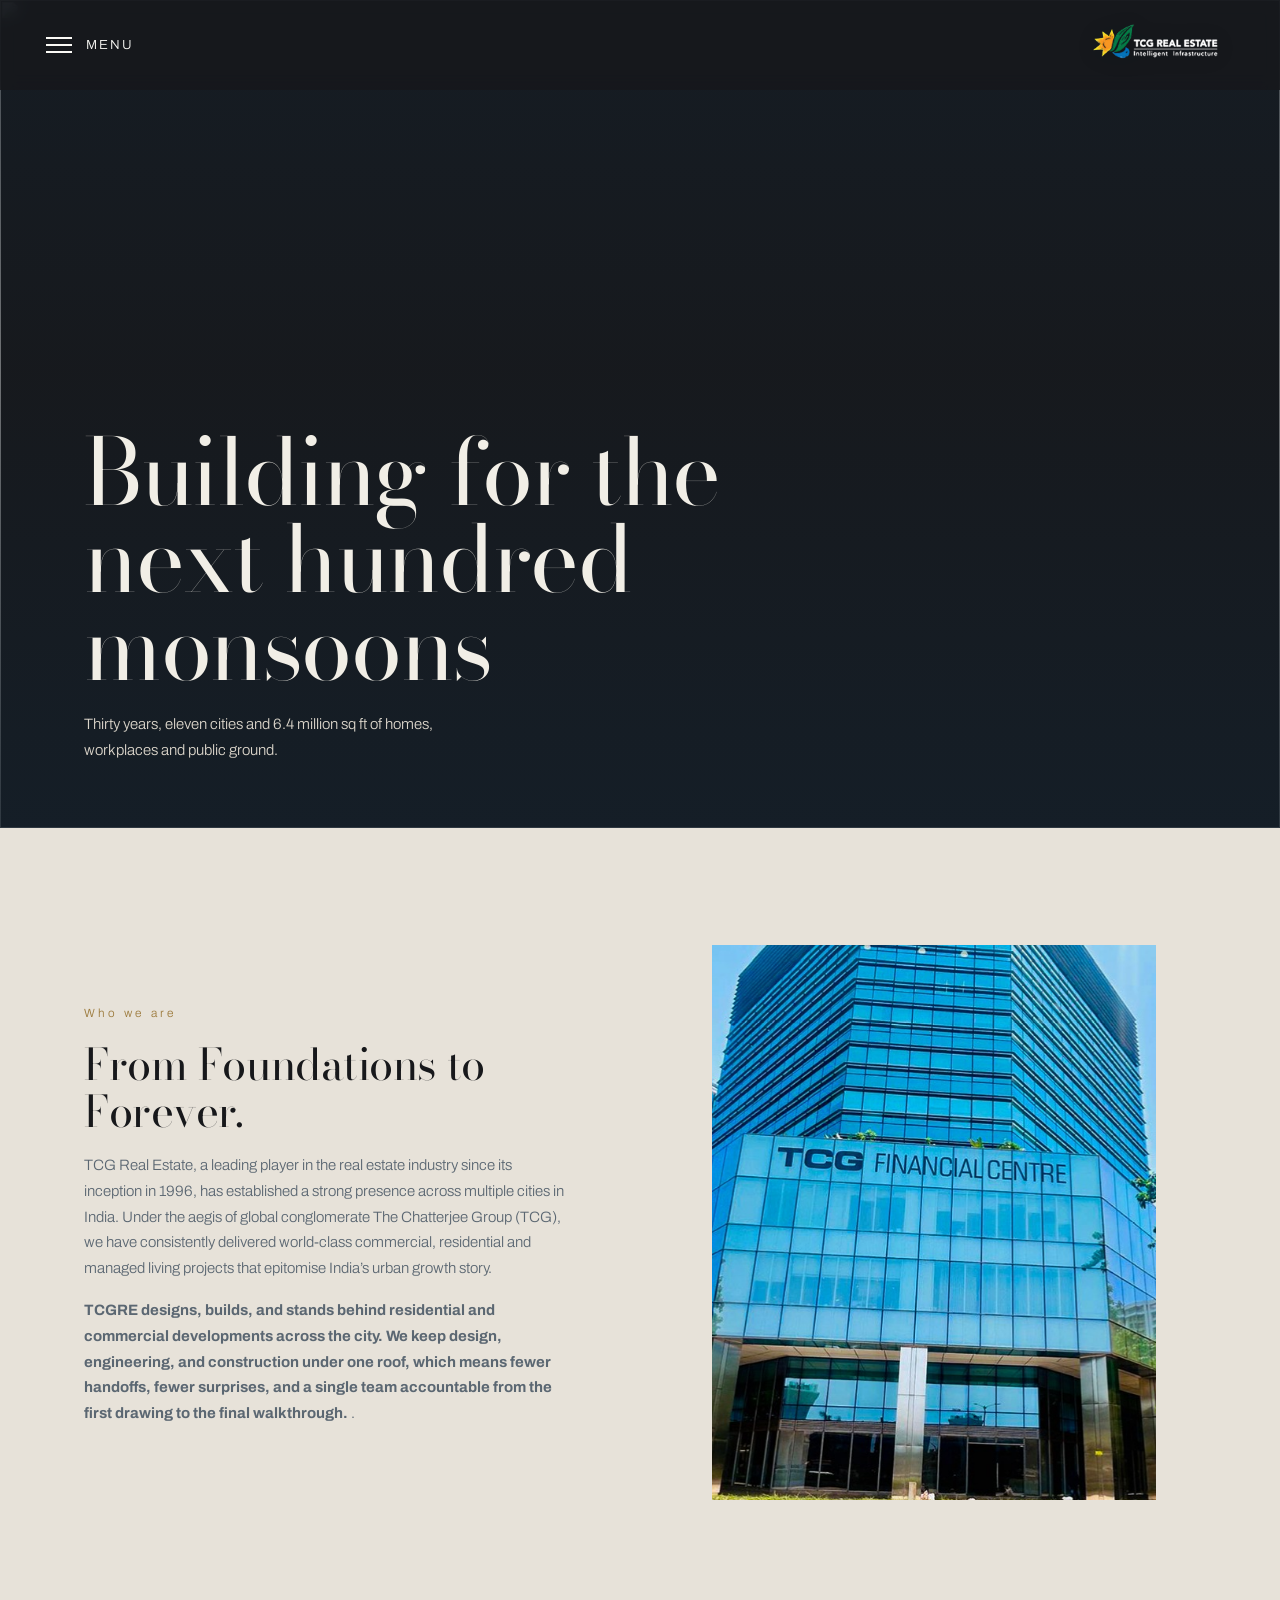
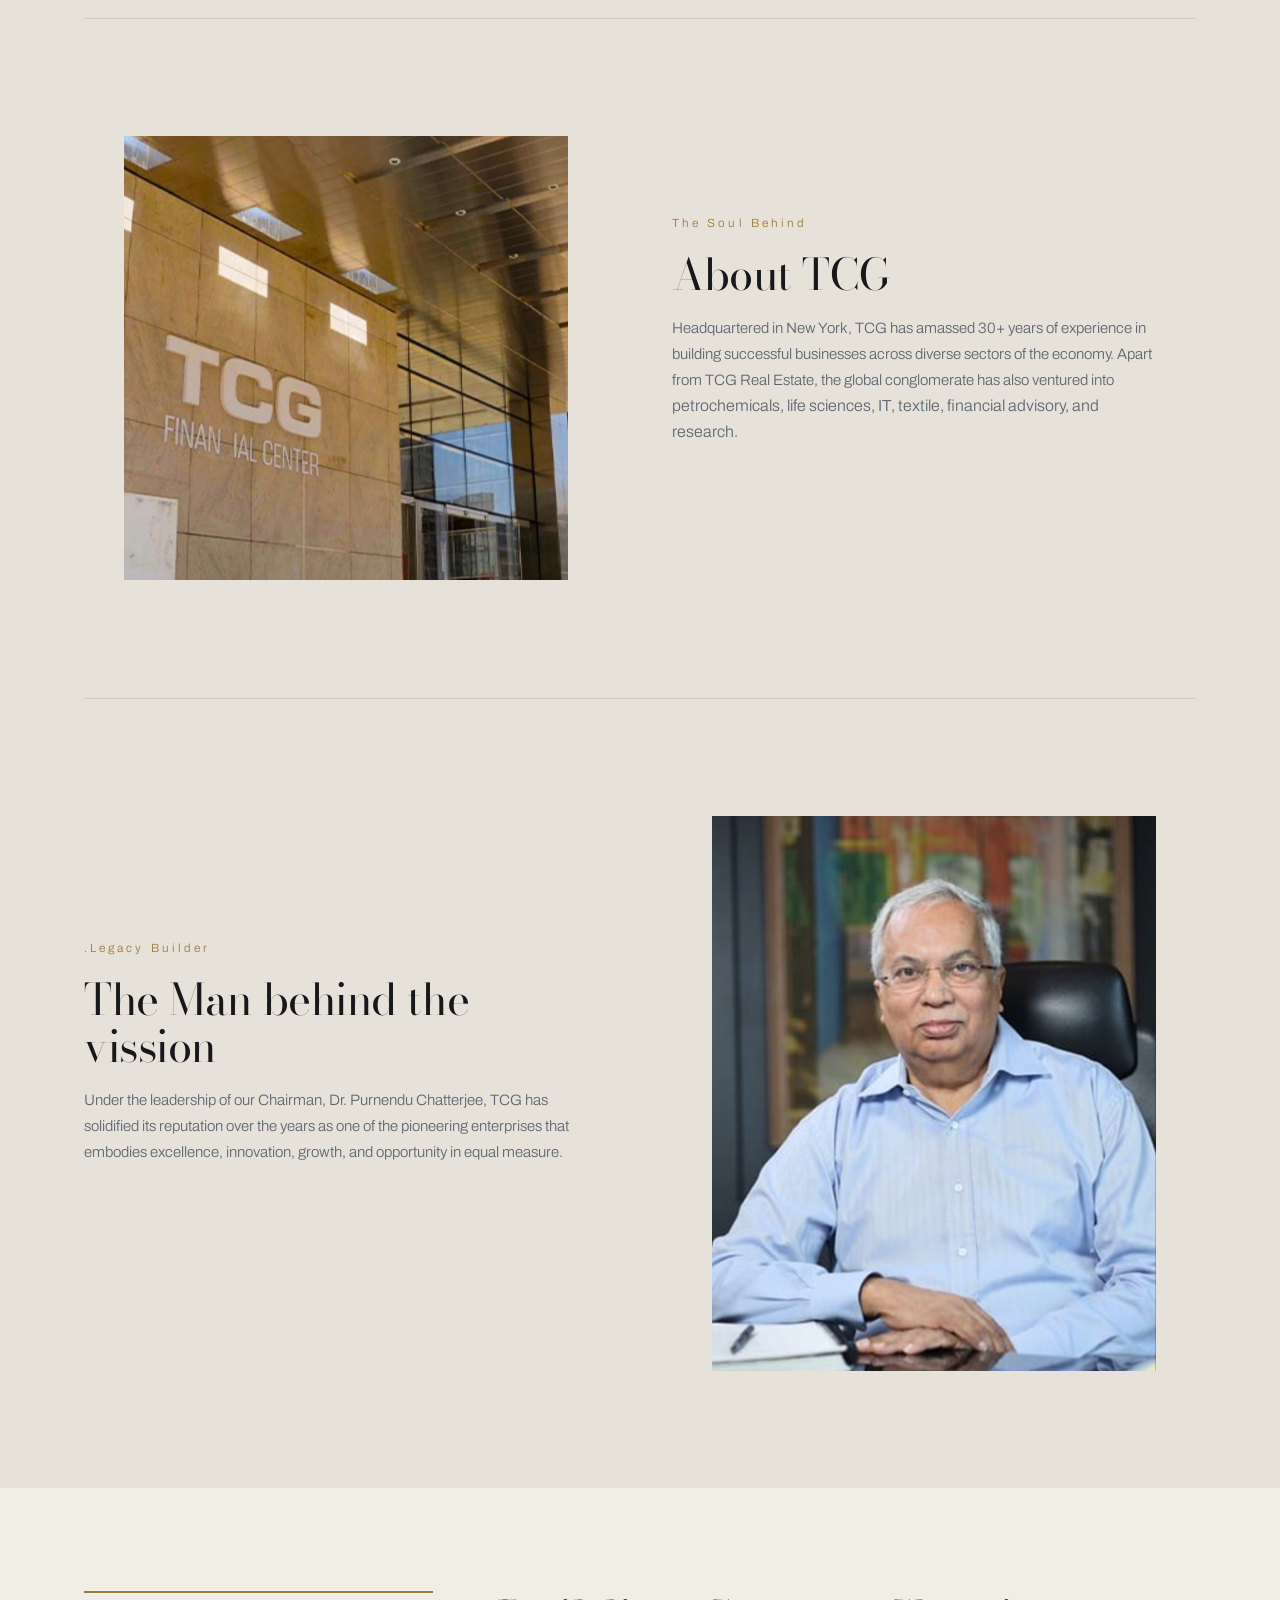
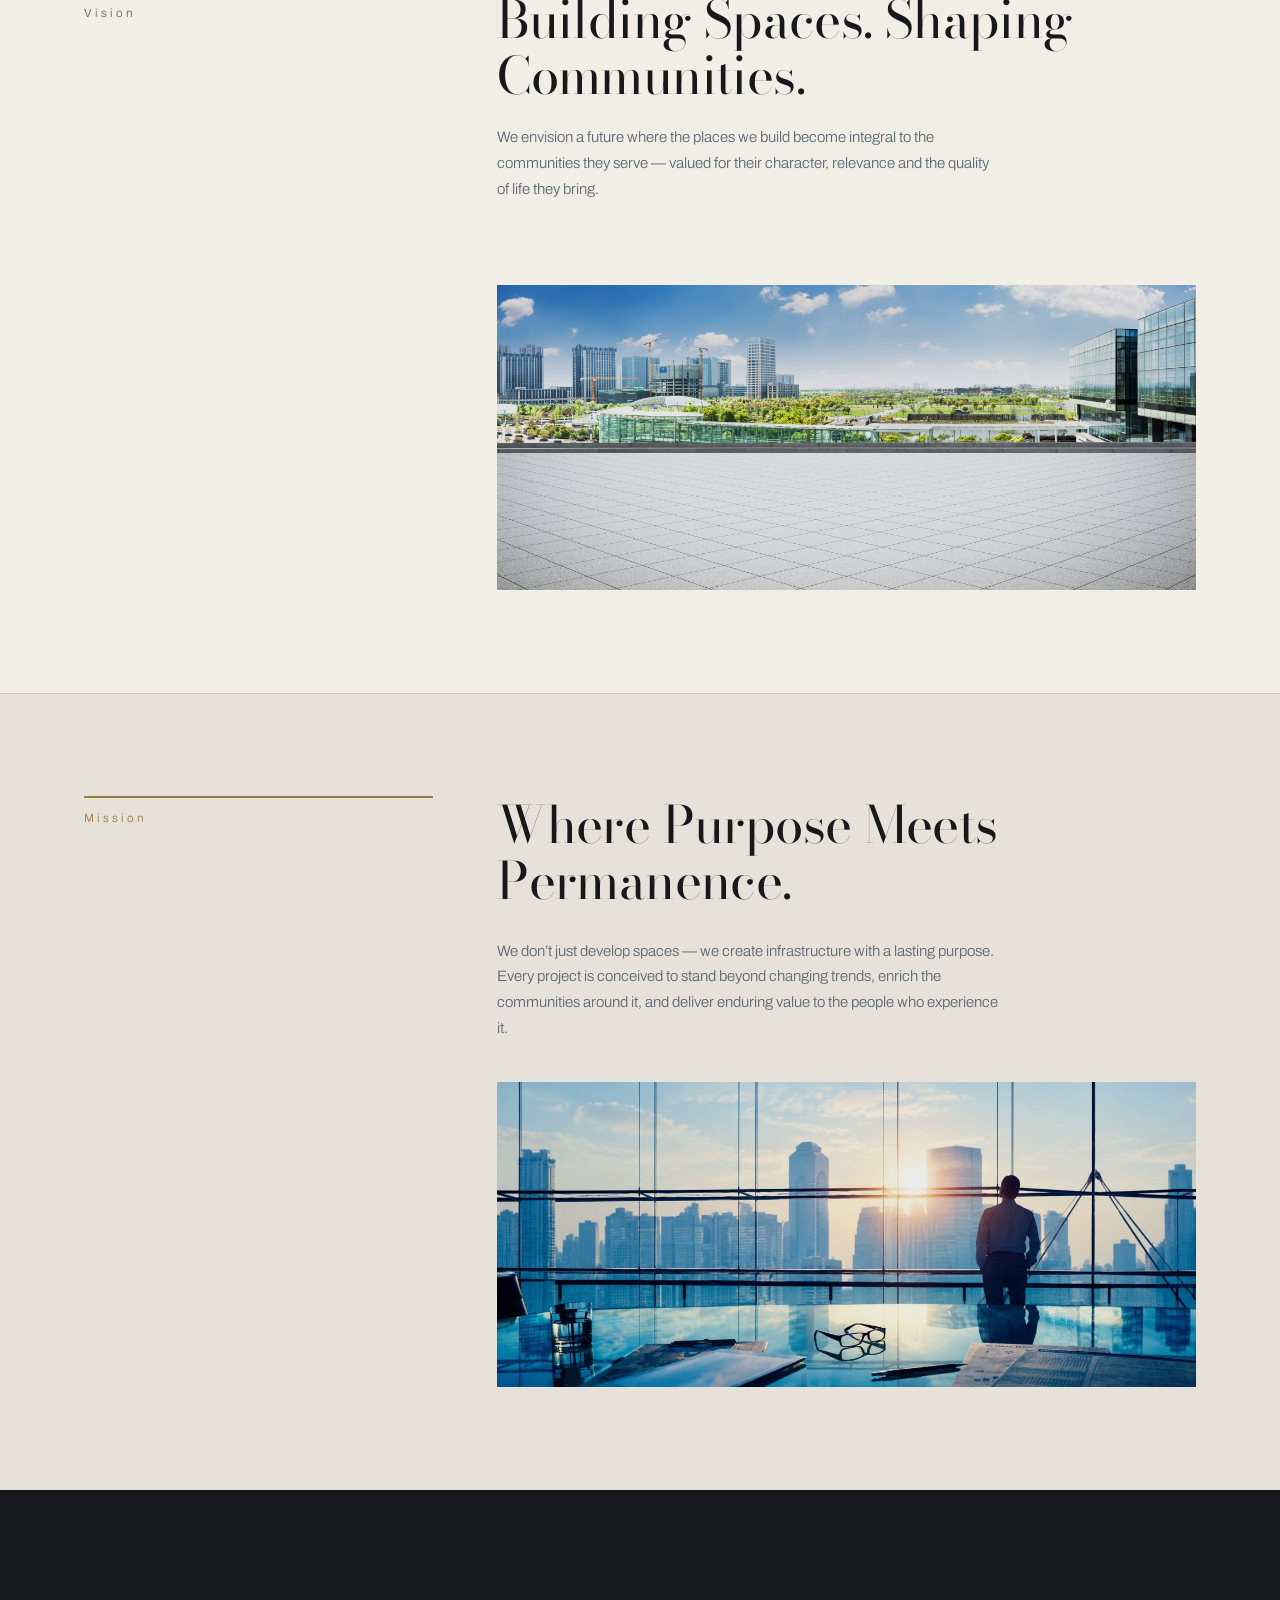
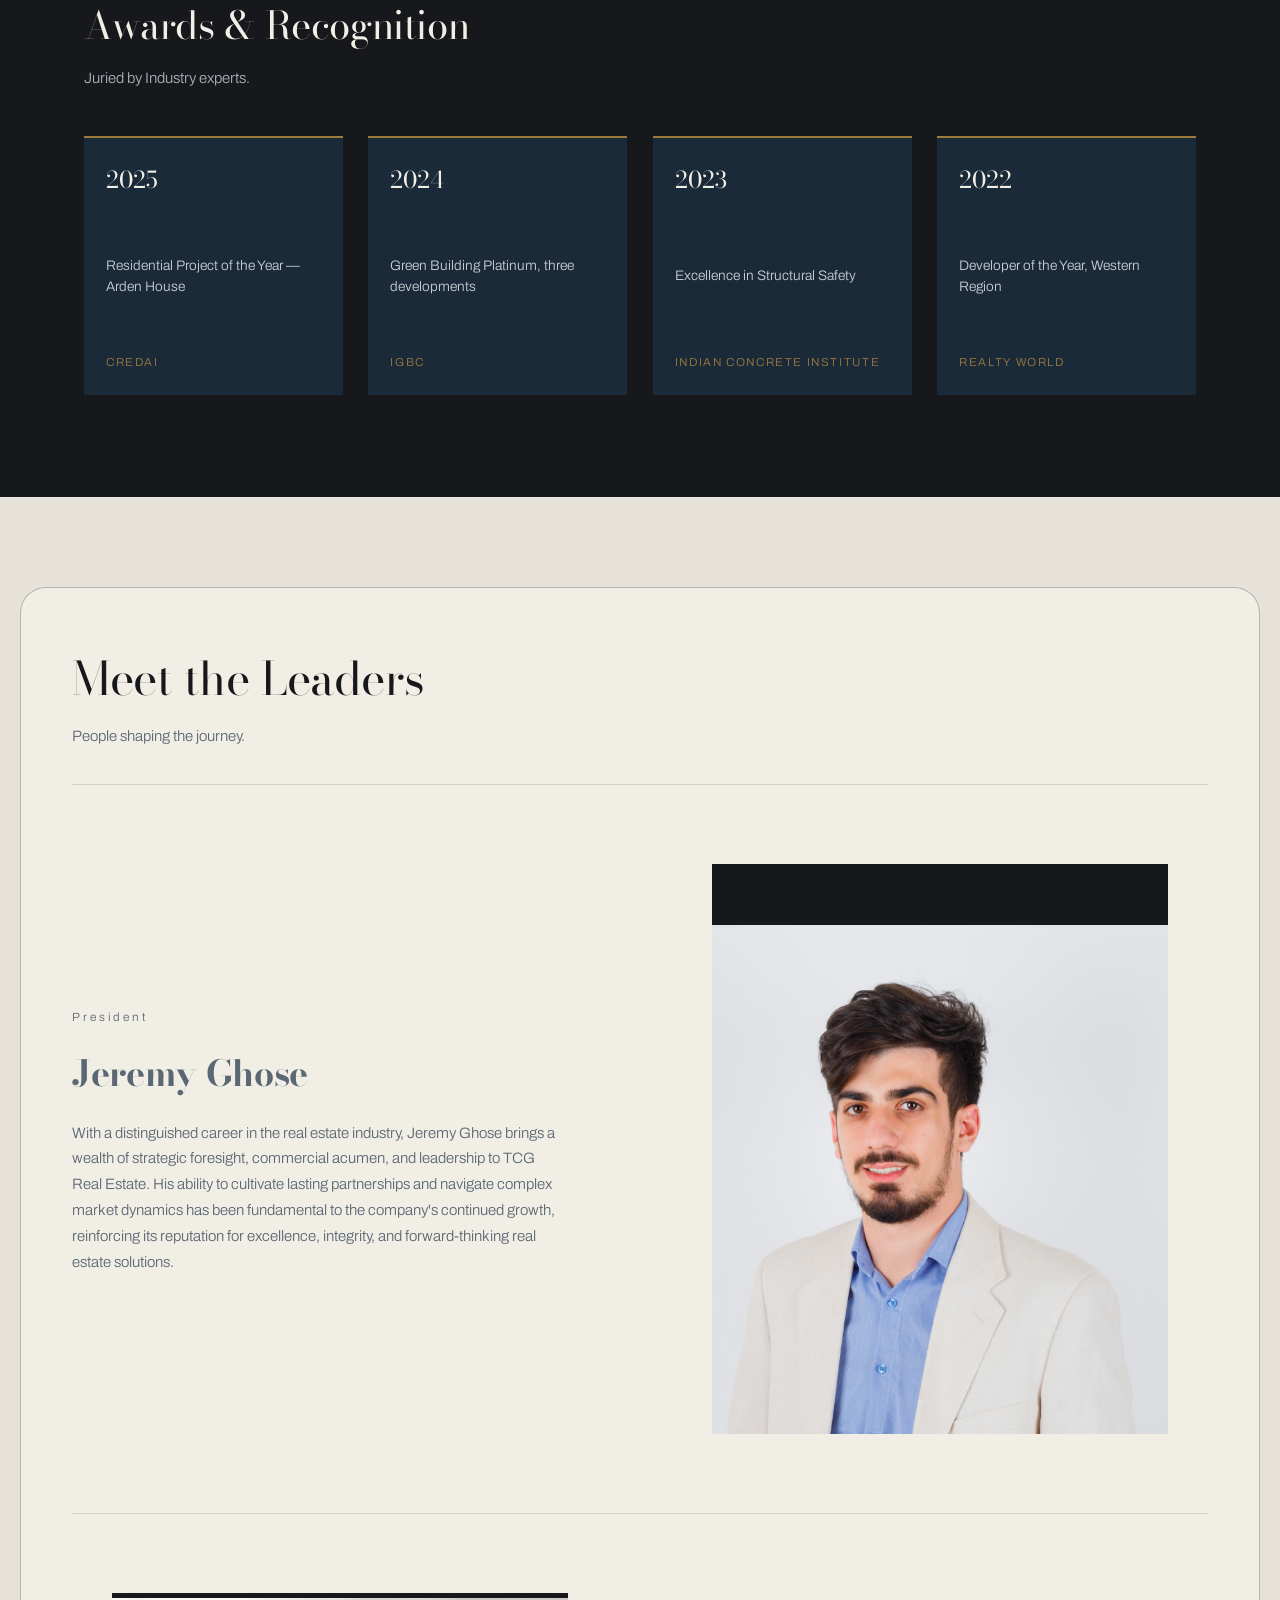
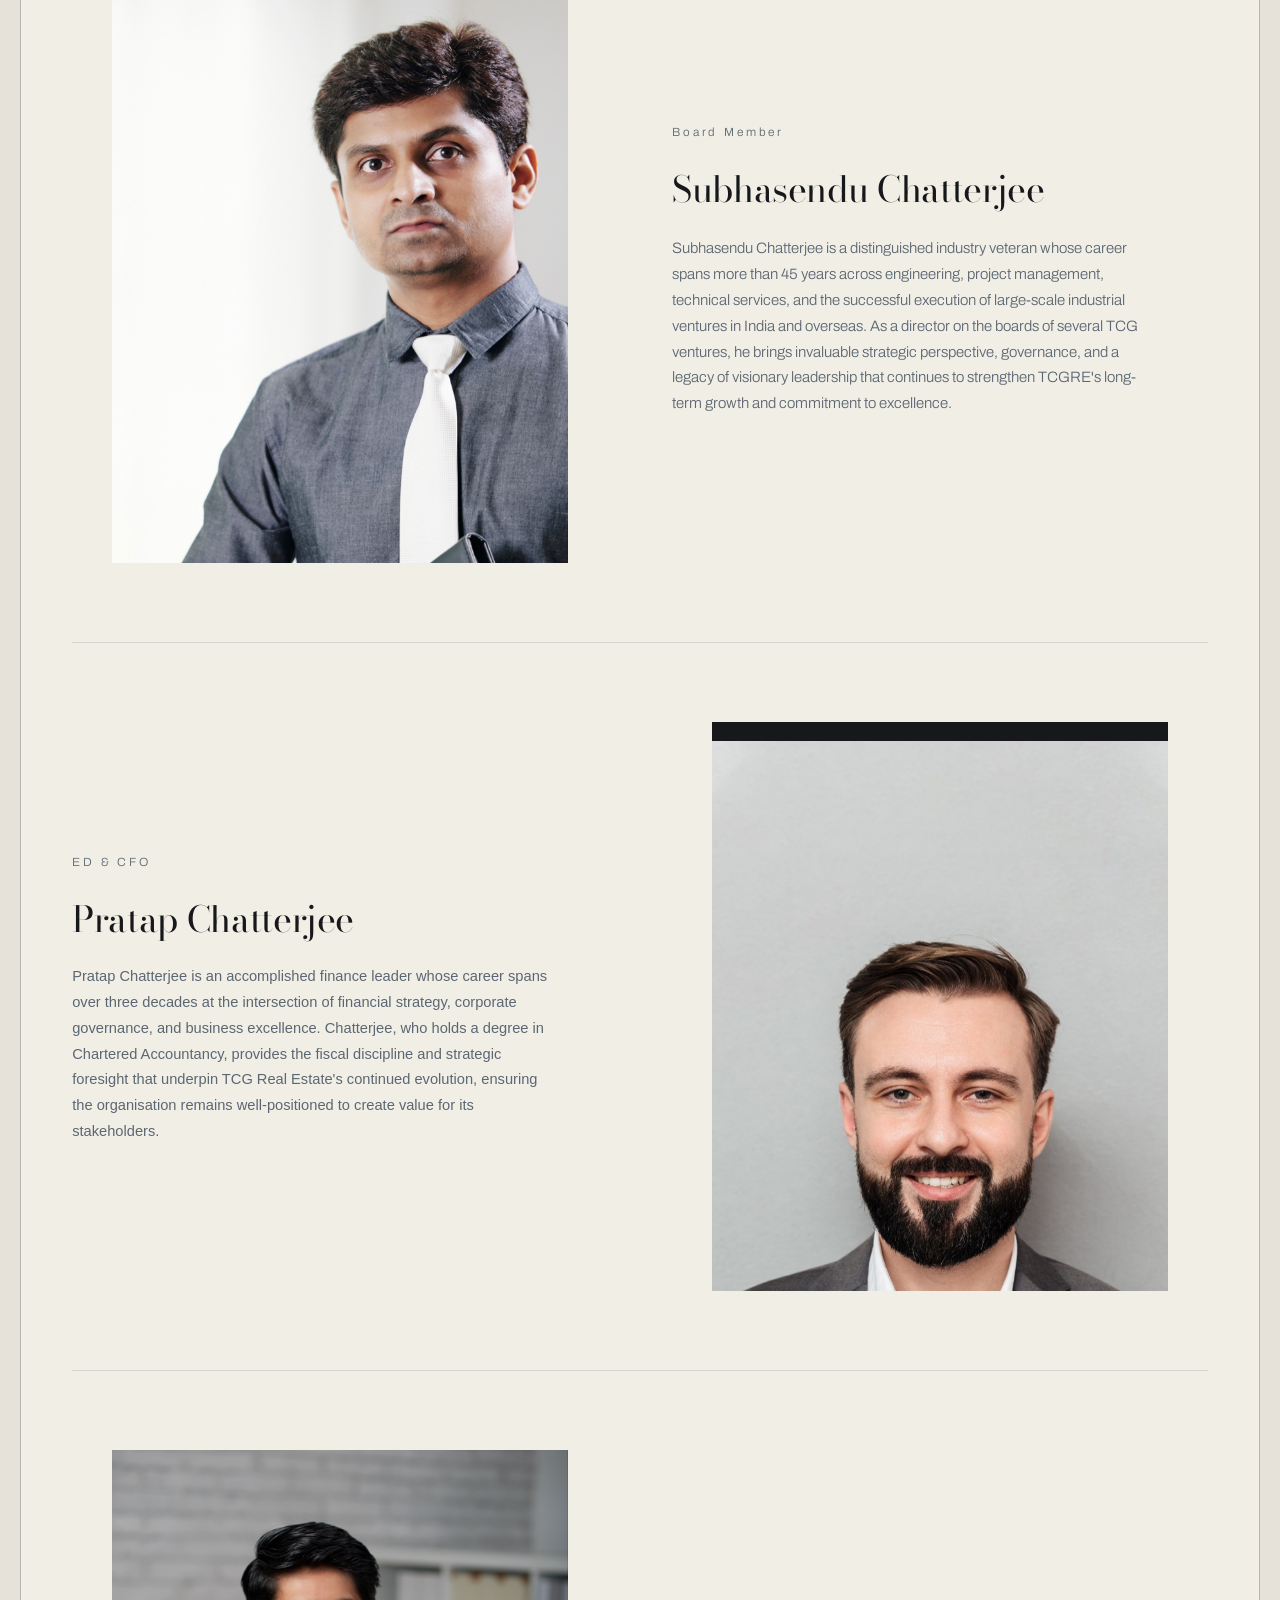
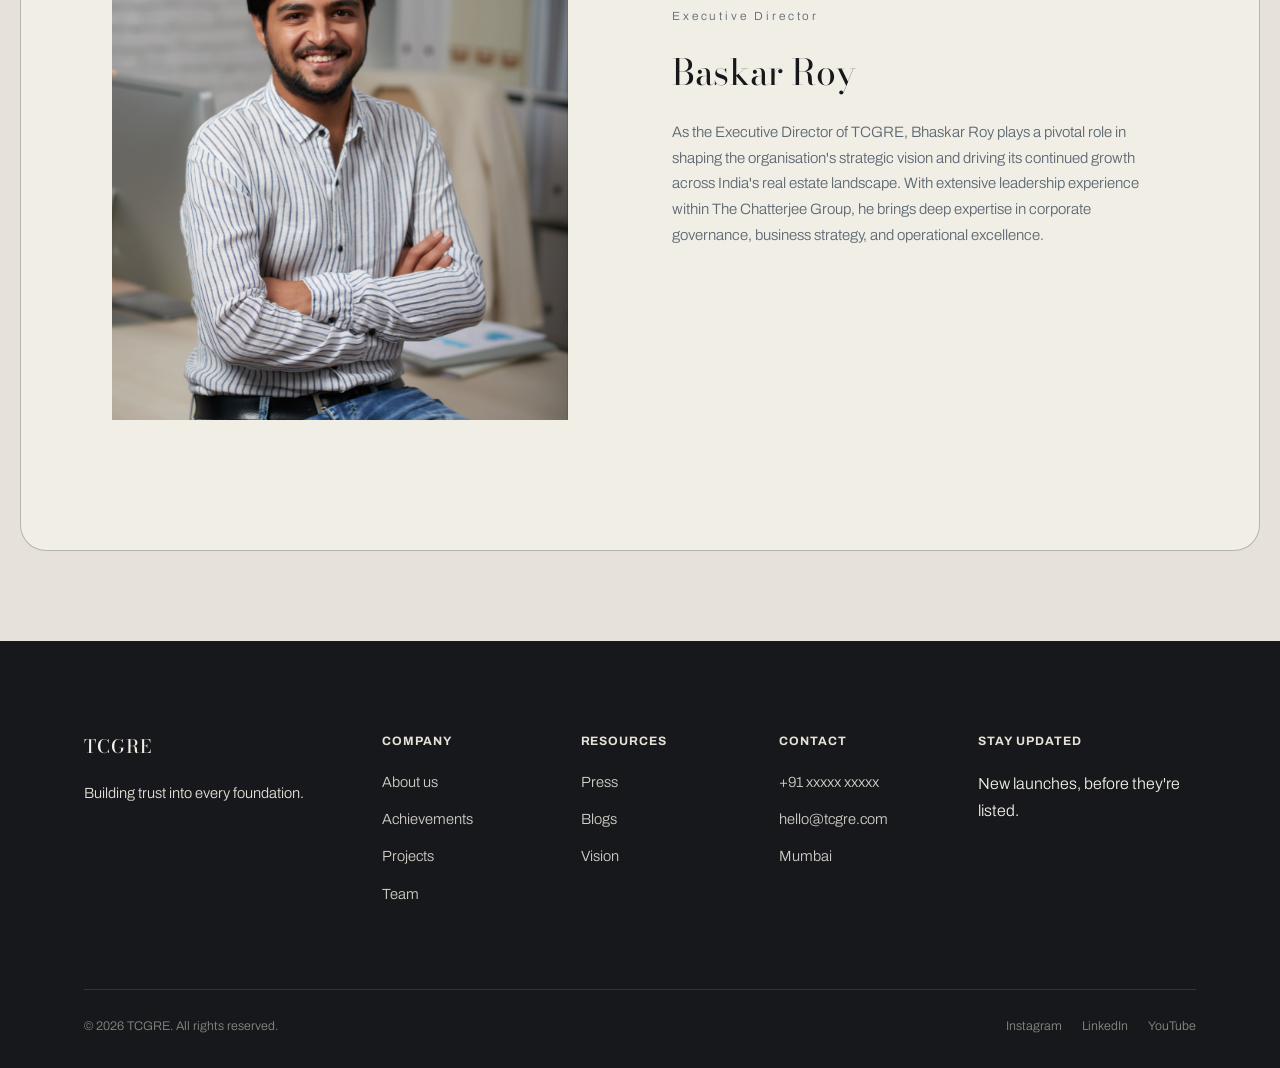
==== about-us.html @ 692afc9c "added about us" ====
<!DOCTYPE html>
<html lang="en"><head>
<meta charset="utf-8">
<meta name="viewport" content="width=device-width, initial-scale=1">
<title>About Us — Meridian Habitat</title>


<link rel="preconnect" href="https://fonts.googleapis.com">
<link rel="preconnect" href="https://fonts.gstatic.com" crossorigin="">
<link href="https://fonts.googleapis.com/css2?family=Bodoni+Moda:opsz,wght@6..96,400;6..96,500&amp;family=Archivo:wght@300;400;500&amp;display=swap" rel="stylesheet">
<link rel="stylesheet" href="styles.css">

<style>
:root{
  /* ---- palette (aliased to shared design tokens so header/menu/footer match index.html) ---- */
  --ink:      var(--color-ink);
  --white:    var(--color-white);
  --paper:    var(--color-paper);
  --stone:    #E7E2D9;   /* page background */
  --brass:    #9C7A3C;   /* rules, small accents */
  --slate:    #5B6772;   /* secondary text */

  /* ---- type ---- */
  --display: var(--font-display);
  --body:    var(--font-body);

  /* ---- layout ---- */
  --gutter: clamp(20px, 5vw, 96px);
  --maxw: 1240px;
  --banner-h: 92vh;        /* height of the fixed banner */
  --header-h: 76px;        /* height of the menu + logo bar */
}

*{box-sizing:border-box}
html{scroll-behavior:smooth}
body{
  margin:0;
  background:var(--stone);
  color:var(--ink);
  font-family:var(--body);
  font-weight:300;
  font-size:clamp(15px,1.02vw,17px);
  line-height:1.72;
  -webkit-font-smoothing:antialiased;
}
img{display:block;width:100%;height:100%;object-fit:cover}
h1,h2,h3{font-family:var(--display);font-weight:400;margin:0}

/* ================= HEADER : MENU (left) + LOGO (right) =================
   Sits over the banner. Turns solid once you scroll past the banner. */
.site-header{
  position:fixed; top:0; left:0; right:0; z-index:60;
  height:auto;
  display:flex;align-items:center;justify-content:space-between;
  padding:26px 40px;
  color:var(--white);
  transition:background .35s ease, padding .35s ease, backdrop-filter .35s ease;
}
.site-header.scrolled{
  background:rgba(23,24,27,.82);
  backdrop-filter:blur(8px);
  padding:16px 40px;
}

.hamburger-btn{
  display:flex; align-items:center; gap:14px; background:none; border:none; cursor:pointer;
  color:var(--white); font-family:var(--body);
}
.hamburger-icon{width:26px;height:16px;position:relative;display:block}
.hamburger-icon span{
  position:absolute;left:0;width:100%;height:2px;background:var(--white);
  transition:transform .3s ease,opacity .3s ease;
}
.hamburger-icon span:nth-child(1){top:0}
.hamburger-icon span:nth-child(2){top:7px}
.hamburger-icon span:nth-child(3){top:14px}
.menu-open .hamburger-icon span:nth-child(1){transform:translateY(7px) rotate(45deg)}
.menu-open .hamburger-icon span:nth-child(2){opacity:0}
.menu-open .hamburger-icon span:nth-child(3){transform:translateY(-7px) rotate(-45deg)}
.menu-label{font-size:.82rem;letter-spacing:.14em;text-transform:uppercase}
.brand img{display:block;width:170px;height:auto;object-fit:contain;filter:drop-shadow(0 2px 10px rgba(0,0,0,.15))}

.menu-panel{
  position:fixed;inset:0;z-index:200;width:min(520px,88vw);height:100%;
  background:var(--paper);padding:110px 52px 40px;display:flex;flex-direction:column;
  transform:translateX(-100%);transition:transform .55s cubic-bezier(.45,0,.15,1);
  overflow-y:auto;
}
.menu-panel.show{transform:translateX(0)}
.menu-panel::before{content:'';position:fixed;inset:0;z-index:-1;background:rgba(23,24,27,.35)}
.menu-panel ul{list-style:none;margin:0;padding:0}
.menu-panel a{
  display:block;padding:13px 0;text-decoration:none;font-family:var(--display);
  color:var(--charcoal);font-size:1.55rem;line-height:1.25;text-transform:uppercase;
}
.menu-panel a:hover,.menu-panel a:focus-visible{color:var(--brick);padding-left:10px}
.menu-overlay{
  position:fixed;inset:0;z-index:200;display:flex;visibility:hidden;opacity:0;
  transition:opacity .45s ease,visibility .45s ease;background:rgba(23,24,27,.35)
}
.menu-overlay.open{visibility:visible;opacity:1}
.menu-overlay .menu-panel{position:relative;inset:auto;z-index:1}
.menu-overlay.open .menu-panel{transform:translateX(0)}
.menu-close{
  position:absolute;top:26px;right:34px;background:none;border:none;cursor:pointer;
  font-size:1.7rem;line-height:1;color:var(--ink);font-family:var(--body);font-weight:300
}
.menu-list{display:flex;flex-direction:column;flex:1}
.menu-list a{display:flex;align-items:center;gap:8px;border-bottom:1px solid transparent;transition:color .25s ease,padding-left .25s ease}
.menu-socials{display:flex;gap:22px;padding-top:26px;margin-top:26px;border-top:1px solid var(--line)}
.menu-socials a{font-family:var(--body);font-size:.8rem;letter-spacing:.06em;color:var(--charcoal)}
.menu-image-panel{display:none}

/* ================= BANNER ================= */
.banner{
  position:relative;
  height:var(--banner-h);
  z-index:0;
  overflow:hidden;
  background:var(--ink);
}
.banner img{opacity:.62}                       /* EDIT:IMAGE banner */
.banner::after{                                 /* legibility wash */
  content:"";position:absolute;inset:0;
  background:linear-gradient(180deg,rgba(20,32,43,.55) 0%,rgba(20,32,43,.15) 45%,rgba(20,32,43,.75) 100%);
}
.banner-inner{
  position:absolute;inset:0;z-index:2;
  display:flex;flex-direction:column;justify-content:flex-end;
  padding:var(--gutter);
  padding-top:calc(var(--header-h) + 12px);
  color:var(--paper);
  max-width:var(--maxw);margin-inline:auto;
}
.banner h1{
  font-size:clamp(2.6rem,7.2vw,6.4rem);
  line-height:.95;letter-spacing:-.015em;
  max-width:14ch;
}
.banner p{
  max-width:46ch;margin:22px 0 0;color:#DCD6CB;
}
.scroll-note{
  margin-top:34px;font-size:.72rem;letter-spacing:.24em;opacity:.65;
}

/* page flows normally after the banner, no overlap swipe */
.page{
  position:relative;z-index:1;
  background:var(--stone);
}
.wrap{max-width:var(--maxw);margin-inline:auto;padding-inline:var(--gutter)}

/* ================= ALTERNATING ROWS ================= */
.row{
  display:grid;
  grid-template-columns:1fr 1fr;
  gap:clamp(28px,5vw,80px);
  align-items:center;
  padding:clamp(56px,8vw,110px) 0;
}
.row + .row{border-top:1px solid rgba(20,32,43,.12)}
.row.flip .copy{order:2}                        /* image on the left */

.copy .kicker{
  font-size:.74rem;letter-spacing:.26em;color:var(--brass);
  margin:0 0 18px;
}
.copy h2{
  font-size:clamp(1.9rem,3.4vw,3rem);line-height:1.08;
  letter-spacing:-.01em;margin-bottom:18px;
}
.copy p{max-width:54ch;color:var(--slate);margin:0 0 16px}
.copy p strong{font-weight:500;color:var(--ink)}

/* framed image + parallax viewport */
.frame{
  position:relative;overflow:hidden;
  aspect-ratio:4/5;
  background:var(--ink);
}
.row:nth-child(even) .frame{aspect-ratio:1/1}
.frame img{
  height:124%;                                  /* extra height = travel room */
  position:absolute;top:-12%;left:0;
  will-change:transform;
}
/* ================= VISION ================= */
.vision{background:var(--paper);padding:clamp(56px,8vw,104px) 0}
.vision .wrap{
  display:grid;grid-template-columns:minmax(0,.8fr) minmax(0,1.6fr);
  gap:clamp(26px,5vw,72px);align-items:start;
}
.section-label{
  font-size:.74rem;letter-spacing:.26em;color:var(--brass);margin:0;
  padding-top:10px;border-top:2px solid var(--brass);
  align-self:start;
}
.vision h2{
  font-size:clamp(1.9rem,4vw,3.4rem);line-height:1.1;
  letter-spacing:-.012em;margin:0 0 22px;max-width:20ch;
}
.vision p{color:var(--slate);max-width:56ch;margin:0 0 16px}
.vision-figure{
  margin:clamp(26px,4vw,40px) 0 0;position:relative;overflow:hidden;
  aspect-ratio:16/7;background:var(--ink);
}
.vision-figure img{opacity:.92}

/* ================= MISSION ================= */
.mission{padding:clamp(56px,8vw,104px) 0;border-top:1px solid rgba(20,32,43,.12)}
.mission .wrap{
  display:grid;grid-template-columns:minmax(0,.8fr) minmax(0,1.6fr);
  gap:clamp(26px,5vw,72px);align-items:start;
}
.mission h2{
  font-size:clamp(1.9rem,4vw,3.4rem);line-height:1.1;
  letter-spacing:-.012em;margin:0 0 22px;max-width:20ch;
}
.mission > .wrap > div > p{color:var(--slate);max-width:56ch;margin:0 0 30px}
.mission-figure{
  margin:clamp(26px,4vw,40px) 0 0;position:relative;overflow:hidden;
  aspect-ratio:16/7;background:var(--ink);
}
.mission-figure img{opacity:.92}
.pledges{list-style:none;margin:0;padding:0;display:grid;gap:0}
.pledge{
  display:grid;grid-template-columns:minmax(0,1fr) minmax(0,1.5fr);
  gap:clamp(12px,3vw,40px);
  padding:22px 0;border-top:1px solid rgba(20,32,43,.16);
}
.pledge:last-child{border-bottom:1px solid rgba(20,32,43,.16)}
.pledge h3{font-size:clamp(1.05rem,1.7vw,1.35rem);line-height:1.25}
.pledge p{margin:0;color:var(--slate)}

/* ================= AWARDS ================= */
.awards{background:var(--ink);color:var(--paper);padding:clamp(56px,8vw,104px) 0}
.awards h2{font-size:clamp(1.7rem,3vw,2.6rem);margin-bottom:8px}
.awards .lede{color:#A9B2BB;max-width:52ch;margin:0 0 44px}
.award-grid{
  display:grid;grid-template-columns:repeat(4,1fr);
  gap:clamp(14px,2vw,26px);
}
.award{
  background:#1B2A38;
  aspect-ratio:1/1;
  padding:22px;
  display:flex;flex-direction:column;justify-content:space-between;
  border-top:2px solid var(--brass);
}
.award .yr{font-family:var(--display);font-size:1.45rem}
.award .nm{font-size:.86rem;line-height:1.5;color:#C9D0D6}
.award .org{font-size:.72rem;letter-spacing:.14em;color:var(--brass)}

/* ================= TEAM (framed block, per sketch) ================= */
#team{padding:clamp(48px,7vw,96px) 0}
.team-frame{
  border:1px solid rgba(20,32,43,.28);
  border-radius:26px;
  padding:clamp(24px,4vw,64px);
  background:var(--paper);
}
.team-frame > h2{
  font-size:clamp(1.9rem,3.6vw,3.1rem);
  margin-bottom:6px;
}
.team-frame > .lede{color:var(--slate);max-width:54ch;margin:0 0 10px}
.team-frame .row{padding:clamp(36px,5vw,64px) 0}
.team-frame .row:first-of-type{border-top:1px solid rgba(20,32,43,.14);margin-top:34px}
.team-frame .row .frame,.team-frame .row:nth-child(even) .frame{aspect-ratio:4/5}
.team-frame .frame img{top:0}                    /* keep heads in frame */
.role{font-size:.74rem;letter-spacing:.24em;color:var(--brass);margin:0 0 12px}
.name{font-size:clamp(1.5rem,2.8vw,2.3rem);margin-bottom:14px}

/* ================= FOOTER ================= */
footer{
  background:var(--ink);color:var(--paper);padding:90px 0 30px;font-size:1rem;
}
.footer-top{display:grid;grid-template-columns:1.3fr .8fr .8fr .8fr 1.1fr;gap:40px;padding-bottom:70px;border-bottom:1px solid #33342f}
.footer-brand .logo{font-family:var(--display);font-size:1.15rem;font-weight:500;letter-spacing:.06em;color:var(--paper);margin-bottom:18px}
.footer-brand p{color:var(--stone);font-size:.92rem;max-width:32ch}
.footer-col h4{font-family:var(--body);font-size:.76rem;letter-spacing:.08em;text-transform:uppercase;color:var(--stone);margin-bottom:18px}
.footer-col a{display:block;font-family:var(--body);font-size:.92rem;color:var(--paper);border:0;opacity:.85;margin-bottom:12px;transition:opacity .2s}
.footer-col a:hover{opacity:1;color:#D98A66}
.footer-bottom{display:flex;justify-content:space-between;align-items:center;padding-top:26px;font-size:.78rem;color:#8b8a83;flex-wrap:wrap;gap:14px}
.footer-bottom .socials{display:flex;gap:20px}
.footer-bottom .socials a{color:#8b8a83}
.footer-bottom .socials a:hover{color:var(--paper)}

/* ================= RESPONSIVE ================= */
@media (max-width:860px){
  :root{--banner-h:78vh;--header-h:66px}
  .row{grid-template-columns:1fr;gap:26px}
  .row.flip .copy{order:0}
  .frame,.row:nth-child(even) .frame{aspect-ratio:4/3}
  .team-frame .row .frame,.team-frame .row:nth-child(even) .frame{aspect-ratio:4/3}
  .award-grid{grid-template-columns:repeat(2,1fr)}
  .banner{position:relative;height:var(--banner-h)}
  .page{margin-top:0;box-shadow:none}
  .vision .wrap,.mission .wrap{grid-template-columns:1fr;gap:20px}
  .pledge{grid-template-columns:1fr;gap:6px}
  .vision-figure{aspect-ratio:3/2}
  .menu-label{display:none}
  .brand img{width:140px}
  .footer-top{grid-template-columns:1fr 1fr;row-gap:40px}
}
@media (prefers-reduced-motion:reduce){
  html{scroll-behavior:auto}
  .frame img{transform:none!important;height:100%;top:0}
}
@media (max-width:600px){
  .site-header{padding:20px 22px}
  .site-header.scrolled{padding:14px 22px}
  .menu-panel{width:100%;padding:96px 30px 30px}
  .menu-panel a{font-size:1.25rem}
  .footer-top{grid-template-columns:1fr}
}
:focus-visible{outline:2px solid var(--brass);outline-offset:3px}

/* ================= EDIT MODE (added) ================= */
[data-editable="text"]{
  cursor:text; border-radius:3px; transition:background .15s ease, outline .15s ease;
  outline:1px dashed transparent; outline-offset:2px;
}
[data-editable="text"]:hover{outline-color:rgba(156,122,60,.6); background:rgba(156,122,60,.08)}
[data-editable="text"]:focus{outline:1px dashed var(--brass); background:rgba(156,122,60,.12)}

.img-edit-zone{position:relative; cursor:pointer}
.img-edit-zone::after{
  content:"⤢ Click to replace image";
  position:absolute; inset:0; z-index:5;
  display:flex; align-items:center; justify-content:center;
  color:#fff; font-family:var(--body); font-size:.72rem; letter-spacing:.1em; text-transform:uppercase;
  background:rgba(20,32,43,0); opacity:0; transition:opacity .2s ease, background .2s ease;
  pointer-events:none; text-align:center; padding:10px;
}
.img-edit-zone:hover::after{opacity:1; background:rgba(20,32,43,.55)}

#edit-toolbar{
  position:fixed; right:18px; bottom:18px; z-index:999;
  display:flex; gap:10px; align-items:center;
  background:rgba(20,32,43,.95); color:#F5F2EC;
  padding:12px 16px; border-radius:12px;
  font-family:var(--body); font-size:.8rem;
  box-shadow:0 10px 30px rgba(0,0,0,.35);
}
#edit-toolbar button{
  font-family:var(--body); font-size:.78rem; letter-spacing:.03em;
  background:#9C7A3C; color:#14202B; border:0; border-radius:8px;
  padding:9px 14px; cursor:pointer; font-weight:500;
}
#edit-toolbar button.secondary{background:transparent; color:#F5F2EC; border:1px solid rgba(245,242,236,.4)}
#edit-toolbar .hint{opacity:.75; max-width:220px; line-height:1.3}
@media (max-width:640px){
  #edit-toolbar{left:12px; right:12px; bottom:12px; flex-wrap:wrap; justify-content:center; text-align:center}
  #edit-toolbar .hint{display:none}
}
</style>
</head>

<body>

<!-- ========== HEADER : MENU + LOGO (sits on the banner) ========== -->
<header class="site-header scrolled" id="siteHeader">
  <button class="hamburger-btn" id="menuToggle" aria-label="Open menu" aria-expanded="false">
    <span class="hamburger-icon"><span></span><span></span><span></span></span>
    <span class="menu-label">Menu</span>
  </button>
  <div class="brand">
    <img src="logo-3.png" alt="TCGRE Logo">
  </div>
</header>

<div class="menu-overlay" id="menuOverlay">
  <div class="menu-panel">
    <button class="menu-close" id="menuCloseBtn" aria-label="Close menu">×</button>
    <nav class="menu-list" id="menuList">
      <a href="index.html#home">Home</a>
      <a href="about-us.html">About Us</a>
      <a href="index.html#projects">Projects</a>
      <a href="index.html#blog">Blogs</a>
      <a href="index.html#press">News &amp; Media</a>
      <a href="#team">Team</a>
      <a href="index.html#contact">Contact Us</a>
    </nav>
    <div class="menu-socials">
      <a href="#">Instagram</a>
      <a href="#">Facebook</a>
      <a href="#">LinkedIn</a>
      <a href="#">YouTube</a>
    </div>
  </div>
  <div class="menu-image-panel" id="menuImagePanel">
    <img class="active" src="home_images/main_banner.jpg" alt="">
  </div>
</div>

<!-- ========== BANNER (static / fixed) ========== -->
<header class="banner">
  <!-- EDIT:IMAGE -->
  <img src="https://picsum.photos/id/1048/2000/1200" alt="">
  <div class="banner-inner">
    <!-- EDIT:TEXT -->
    <h1>Building for the next hundred monsoons</h1>
    <p>Thirty years, eleven cities and 6.4 million sq ft of homes, workplaces and public ground.</p>
  </div>
</header>

<main class="page">

  <!-- ========== STORY ROWS ========== -->
  <section class="wrap">

    <article class="row">
      <div class="copy">
        <p class="kicker">Who we are</p>
        <!-- EDIT:TEXT -->
        <h2>From Foundations to Forever.</h2>
        <p><p class="MsoNormal" style="margin-top:12.0pt;margin-right:0cm;margin-bottom:
12.0pt;margin-left:0cm"><span lang="EN">TCG Real Estate, a leading player in the
real estate industry since its inception in 1996, has established a strong
presence across multiple cities in India. Under the aegis of global
conglomerate The Chatterjee Group (TCG), we have consistently delivered
world-class commercial, residential and managed living projects that epitomise
India’s urban growth story.<o:p></o:p></span></p></p>
        <p><p class="MsoNormal" style="margin-top:12.0pt;margin-right:0cm;margin-bottom:
12.0pt;margin-left:0cm"><b>TCGRE designs, builds, and stands
behind residential and commercial developments across the city. We keep design,
engineering, and construction under one roof, which means fewer handoffs, fewer
surprises, and a single team accountable from the first drawing to the final
walkthrough. </b><span lang="EN">.<b><o:p></o:p></b></span></p></p>
      </div>
      <figure class="frame">
        <!-- EDIT:IMAGE -->
        <img src="about_images/TCG_fin_centre.jpg" alt="" style="transform: translate3d(0px, -16.32px, 0px);">
      </figure>
    </article>

    <article class="row flip">
      <div class="copy">
        <p class="kicker">The Soul Behind</p>
        <h2>About TCG</h2>
        <p><p class="MsoNormal" style="margin-top:12.0pt;margin-right:0cm;margin-bottom:
12.0pt;margin-left:0cm"><span lang="EN">Headquartered in New York, TCG has
amassed 30+ years of experience in building successful businesses across
diverse sectors of the economy. Apart from TCG Real Estate, the global
conglomerate has also ventured into </span><span lang="EN" style="font-size:12.0pt;
line-height:115%">petrochemicals, life sciences, IT, textile, financial
advisory, and research.</span><span lang="EN"> <o:p></o:p></span></p></p>
        <p><br></p>
      </div>
      <figure class="frame">
        <!-- EDIT:IMAGE -->
        <img src="about_images/about_tcg.png" alt="">
      </figure>
    </article>

    <article class="row">
      <div class="copy">
        <p class="kicker">.Legacy Builder</p>
        <h2>The Man behind the vission</h2>
        <p><p class="MsoNormal" style="margin-top:12.0pt;margin-right:0cm;margin-bottom:
12.0pt;margin-left:0cm"><span lang="EN">Under the leadership of our Chairman, Dr.
Purnendu Chatterjee, TCG has solidified its reputation over the years as one of
the pioneering enterprises that embodies excellence, innovation, growth, and
opportunity in equal measure.<br>
<!--[if !supportLineBreakNewLine]--><br>
<!--[endif]--><o:p></o:p></span></p></p>
        <p><br></p>
      </div>
      <figure class="frame">
        <!-- EDIT:IMAGE -->
        <img src="about_images/purnedu_chatterjee.jpg" />
      </figure>
    </article>

  </section>

  <!-- ========== VISION ========== -->
  <section class="vision" id="vision">
    <div class="wrap">
      <p class="section-label">Vision</p>
      <div>
        <!-- EDIT:VISION -->
        <h2>Building Spaces. Shaping Communities.</h2>
        <p><p class="MsoNormal"><span lang="EN">We envision a future where the places we build
become integral to the communities they serve — valued for their character,
relevance and the quality of life they bring.&nbsp;<o:p></o:p></span></p></p>
        <p><br></p>

        <figure class="vision-figure">
          <!-- EDIT:IMAGE -->
          <img src="[data-uri]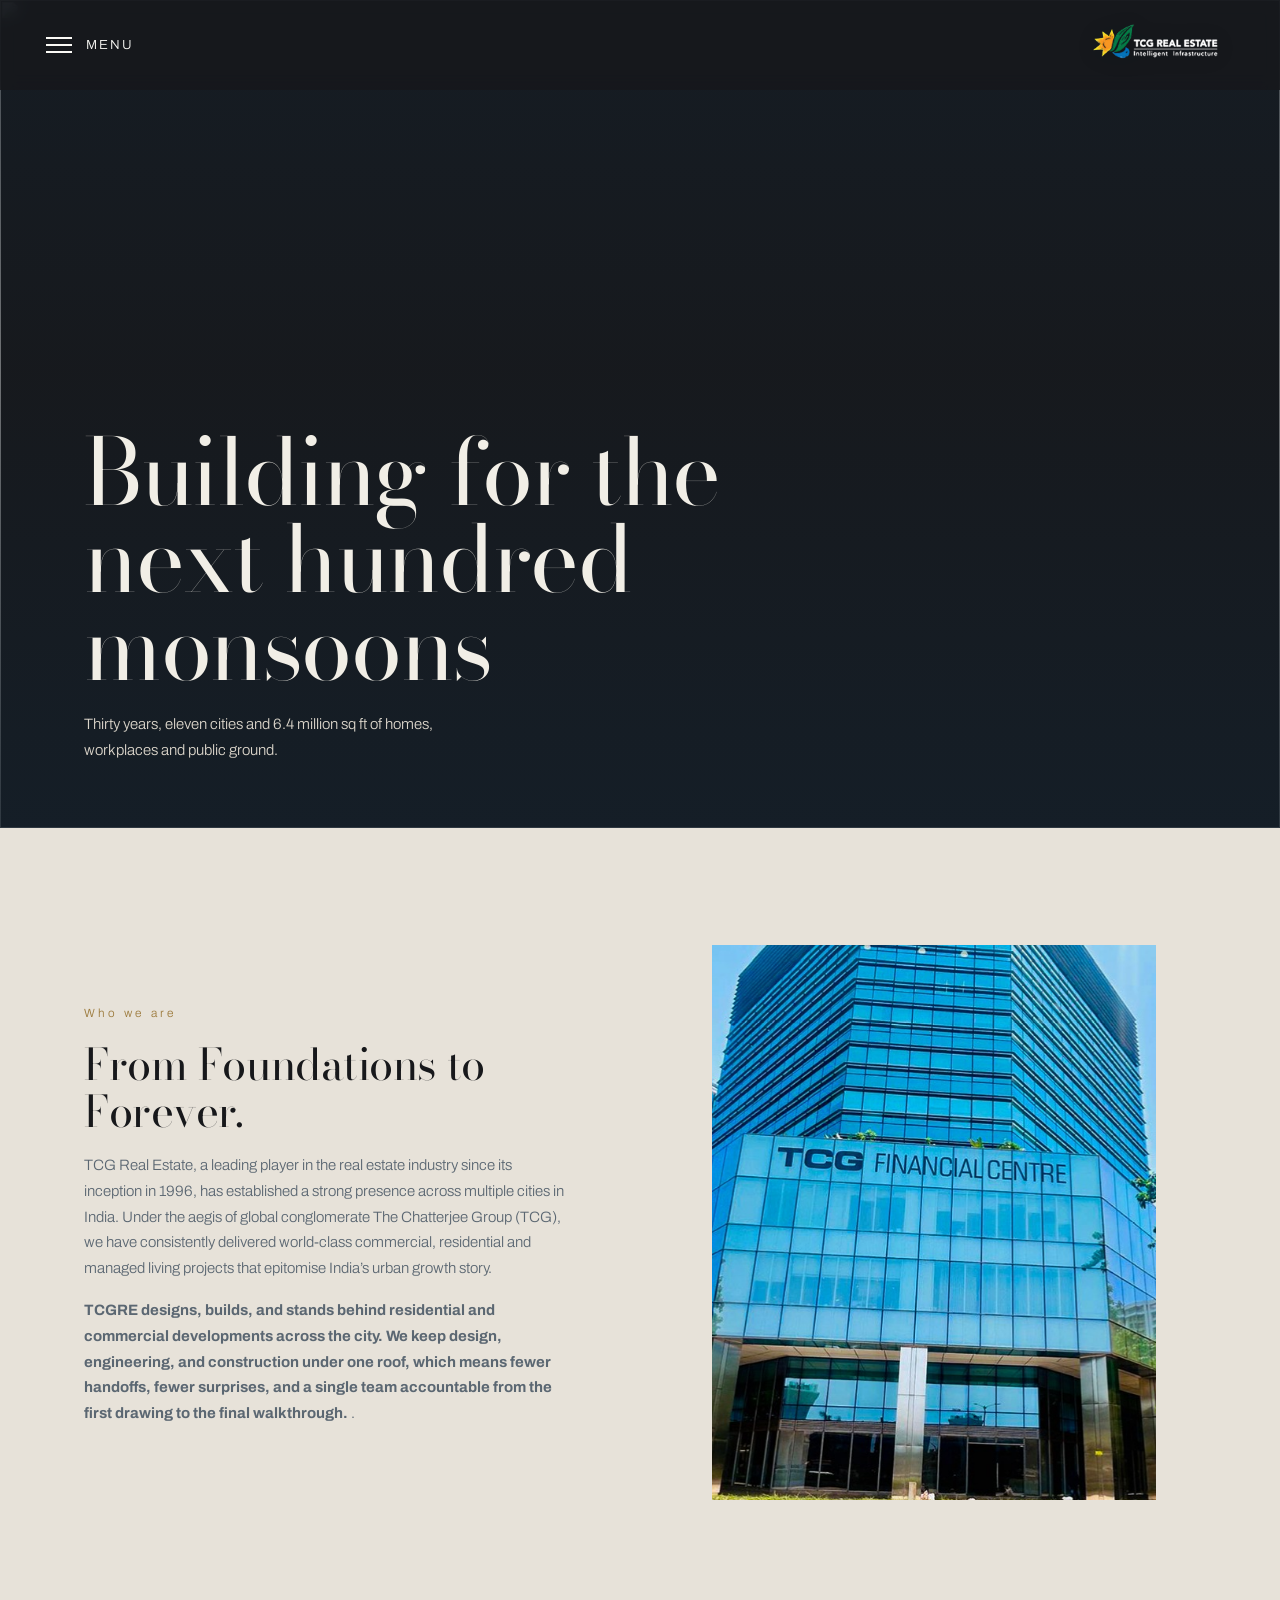
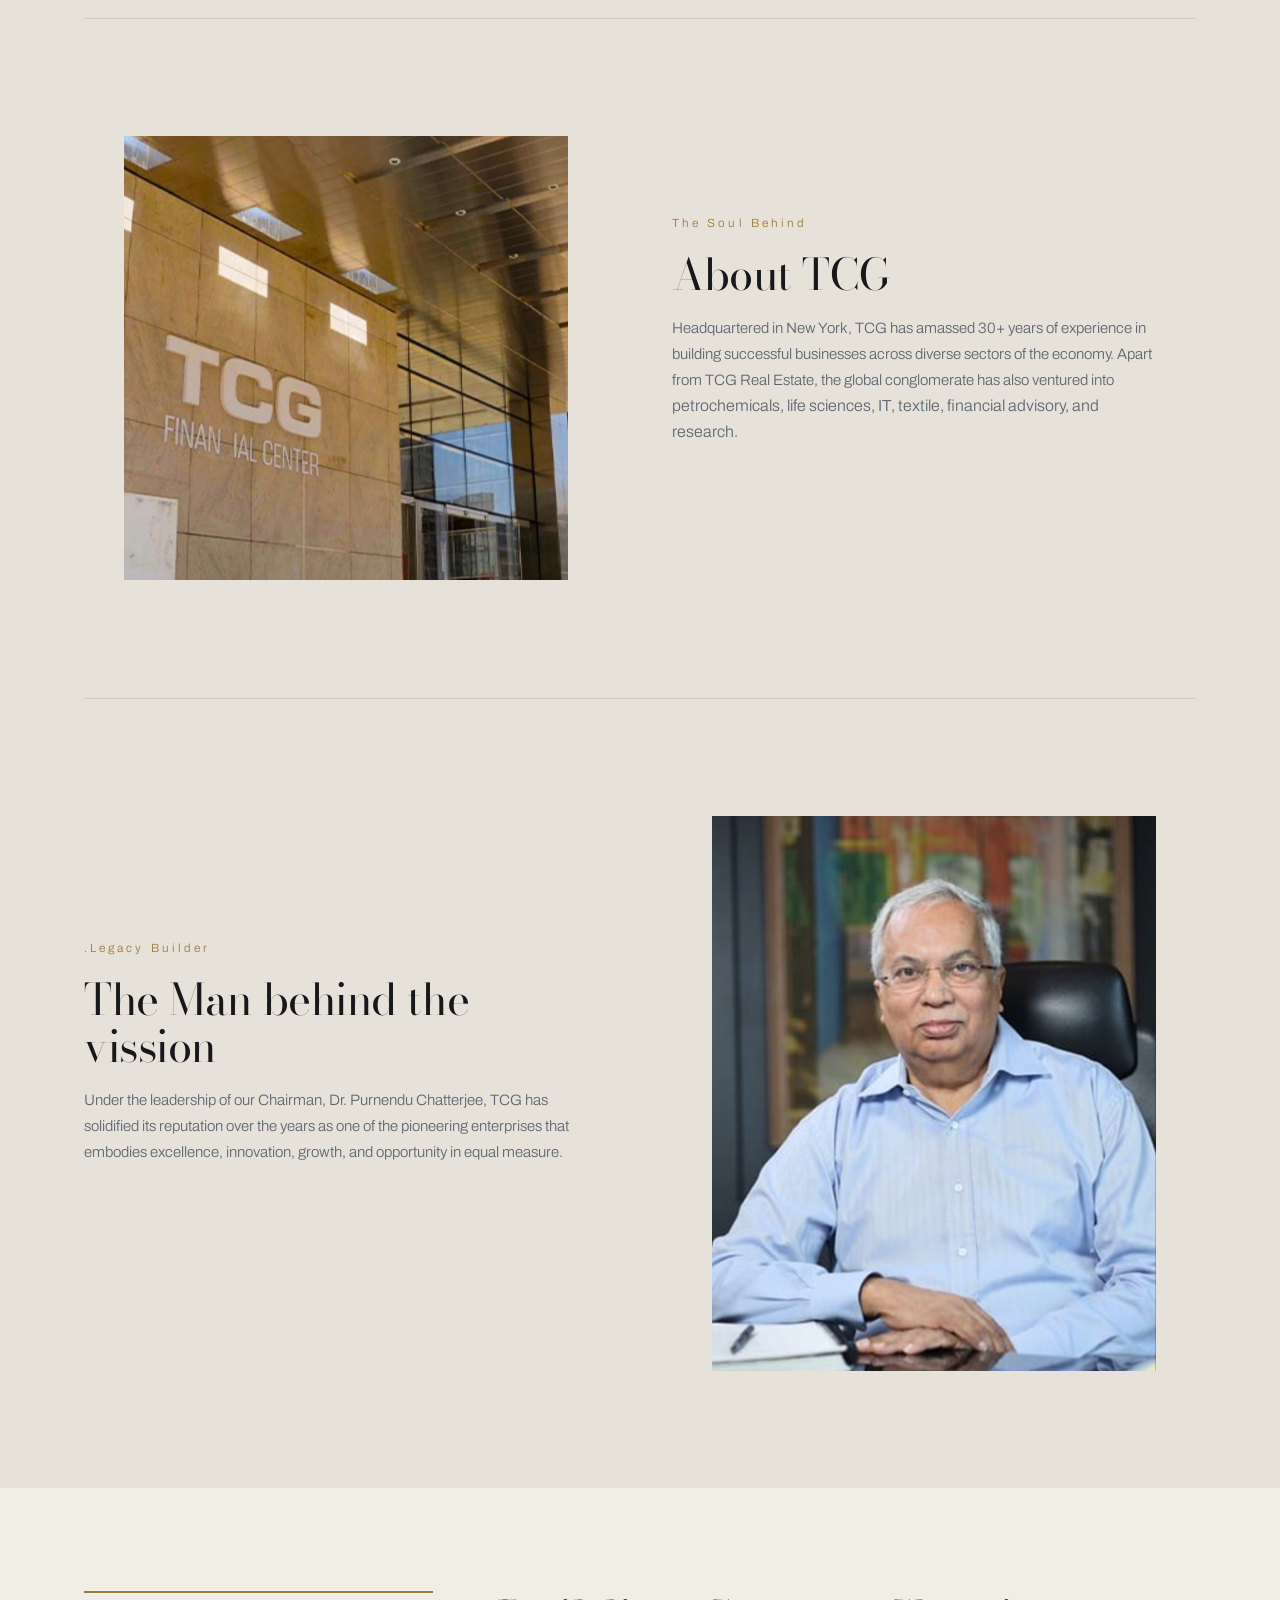
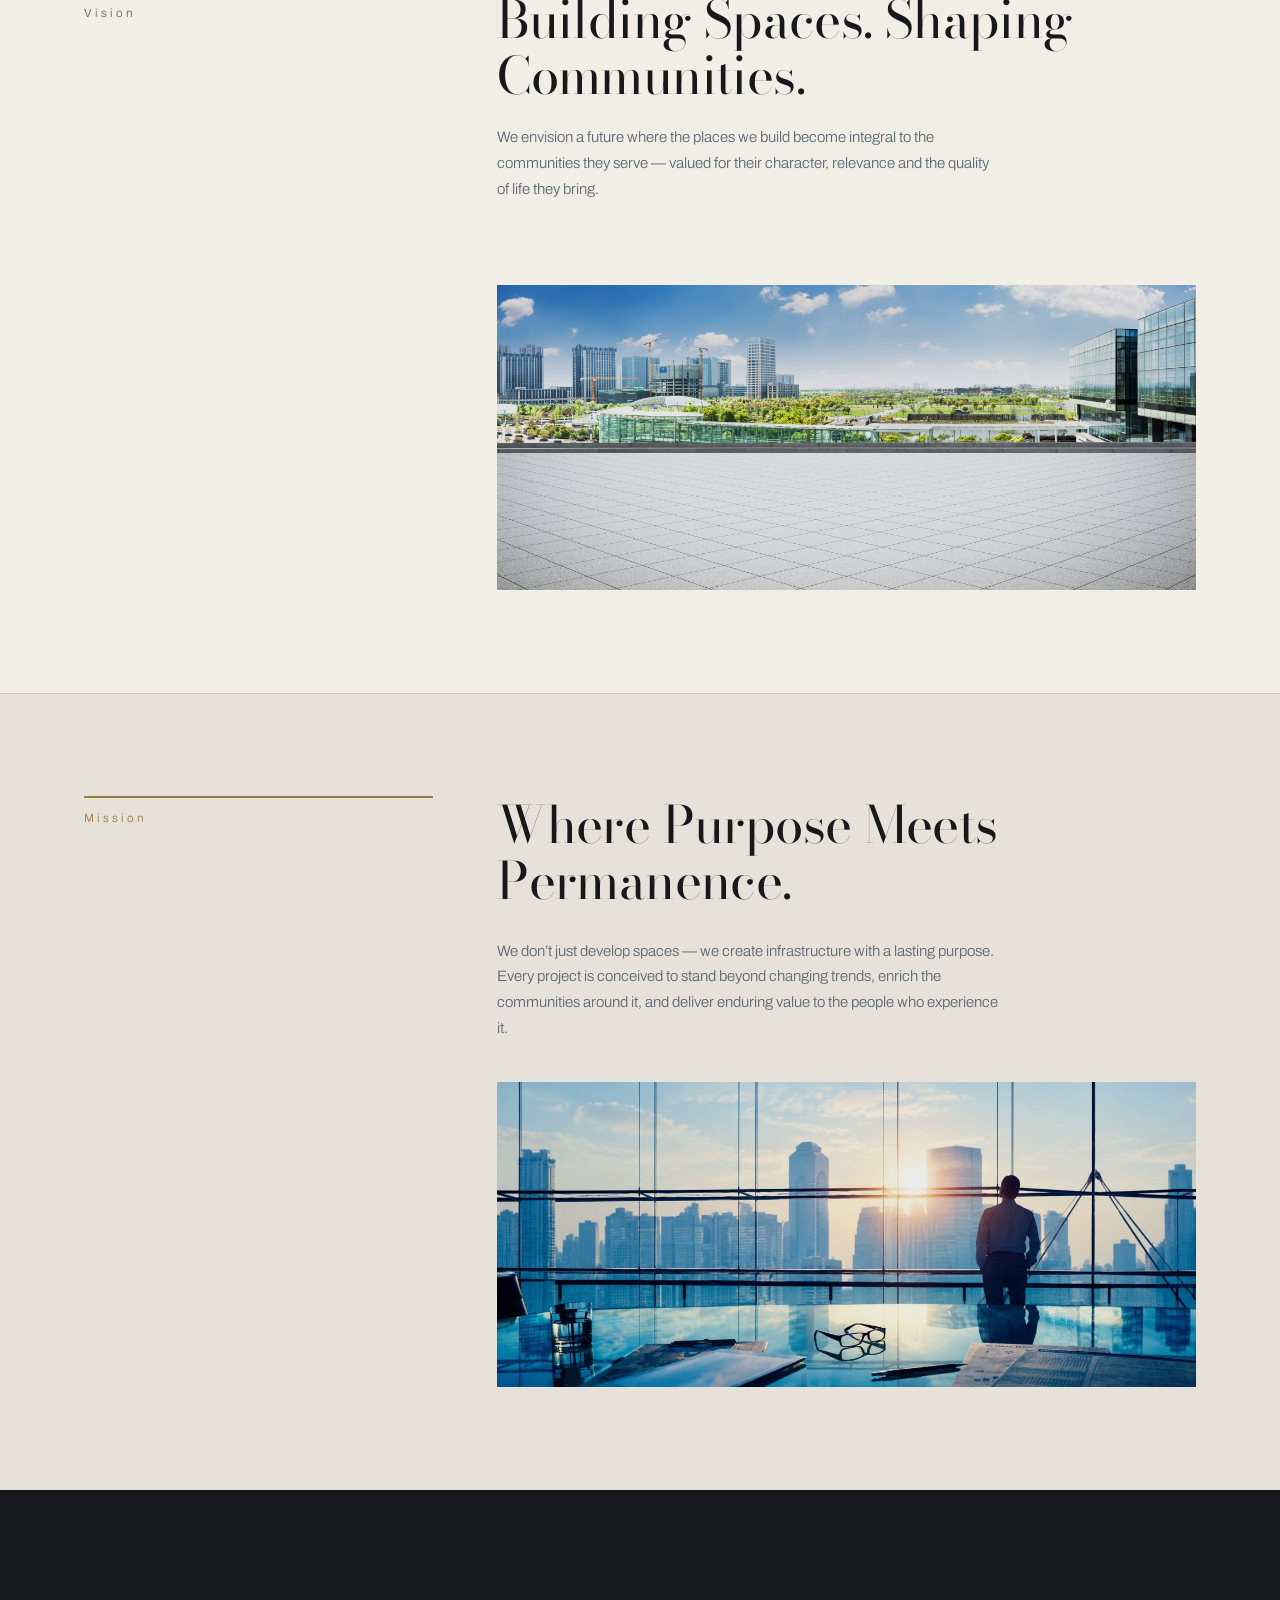
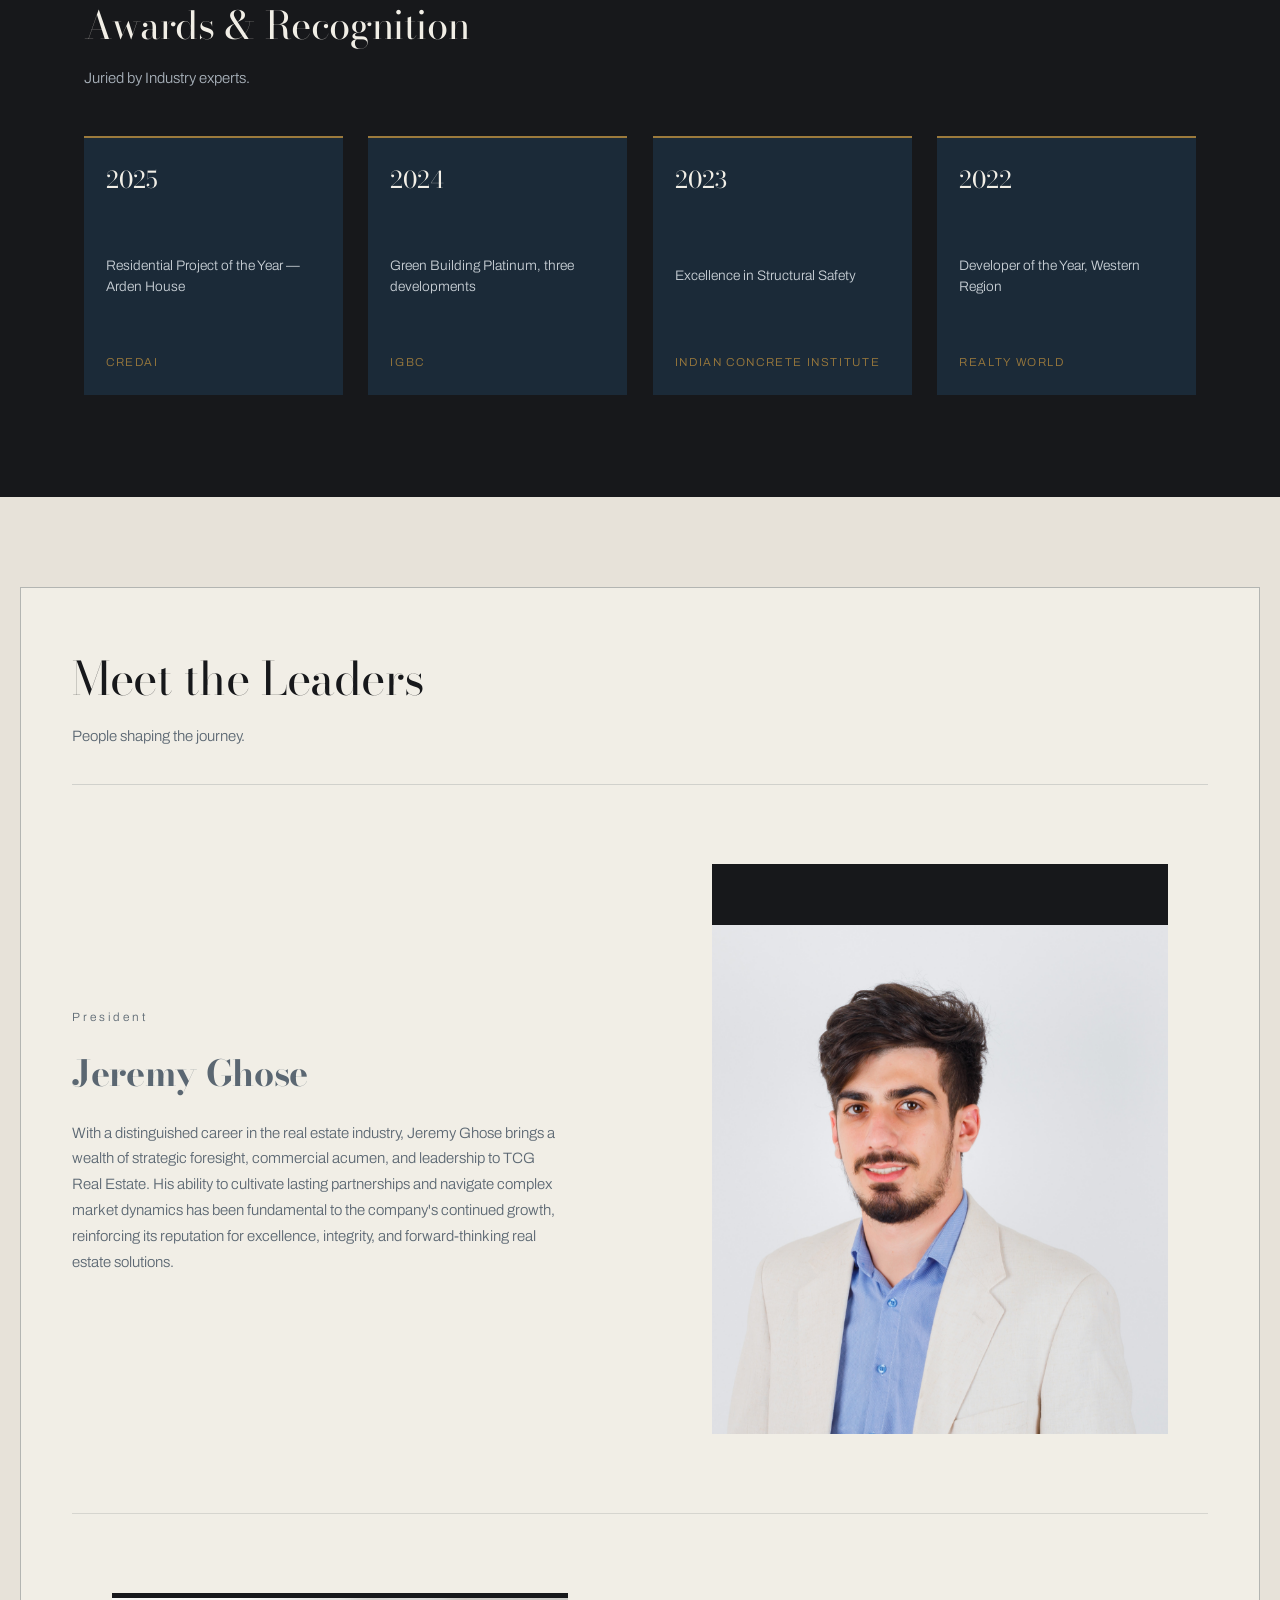
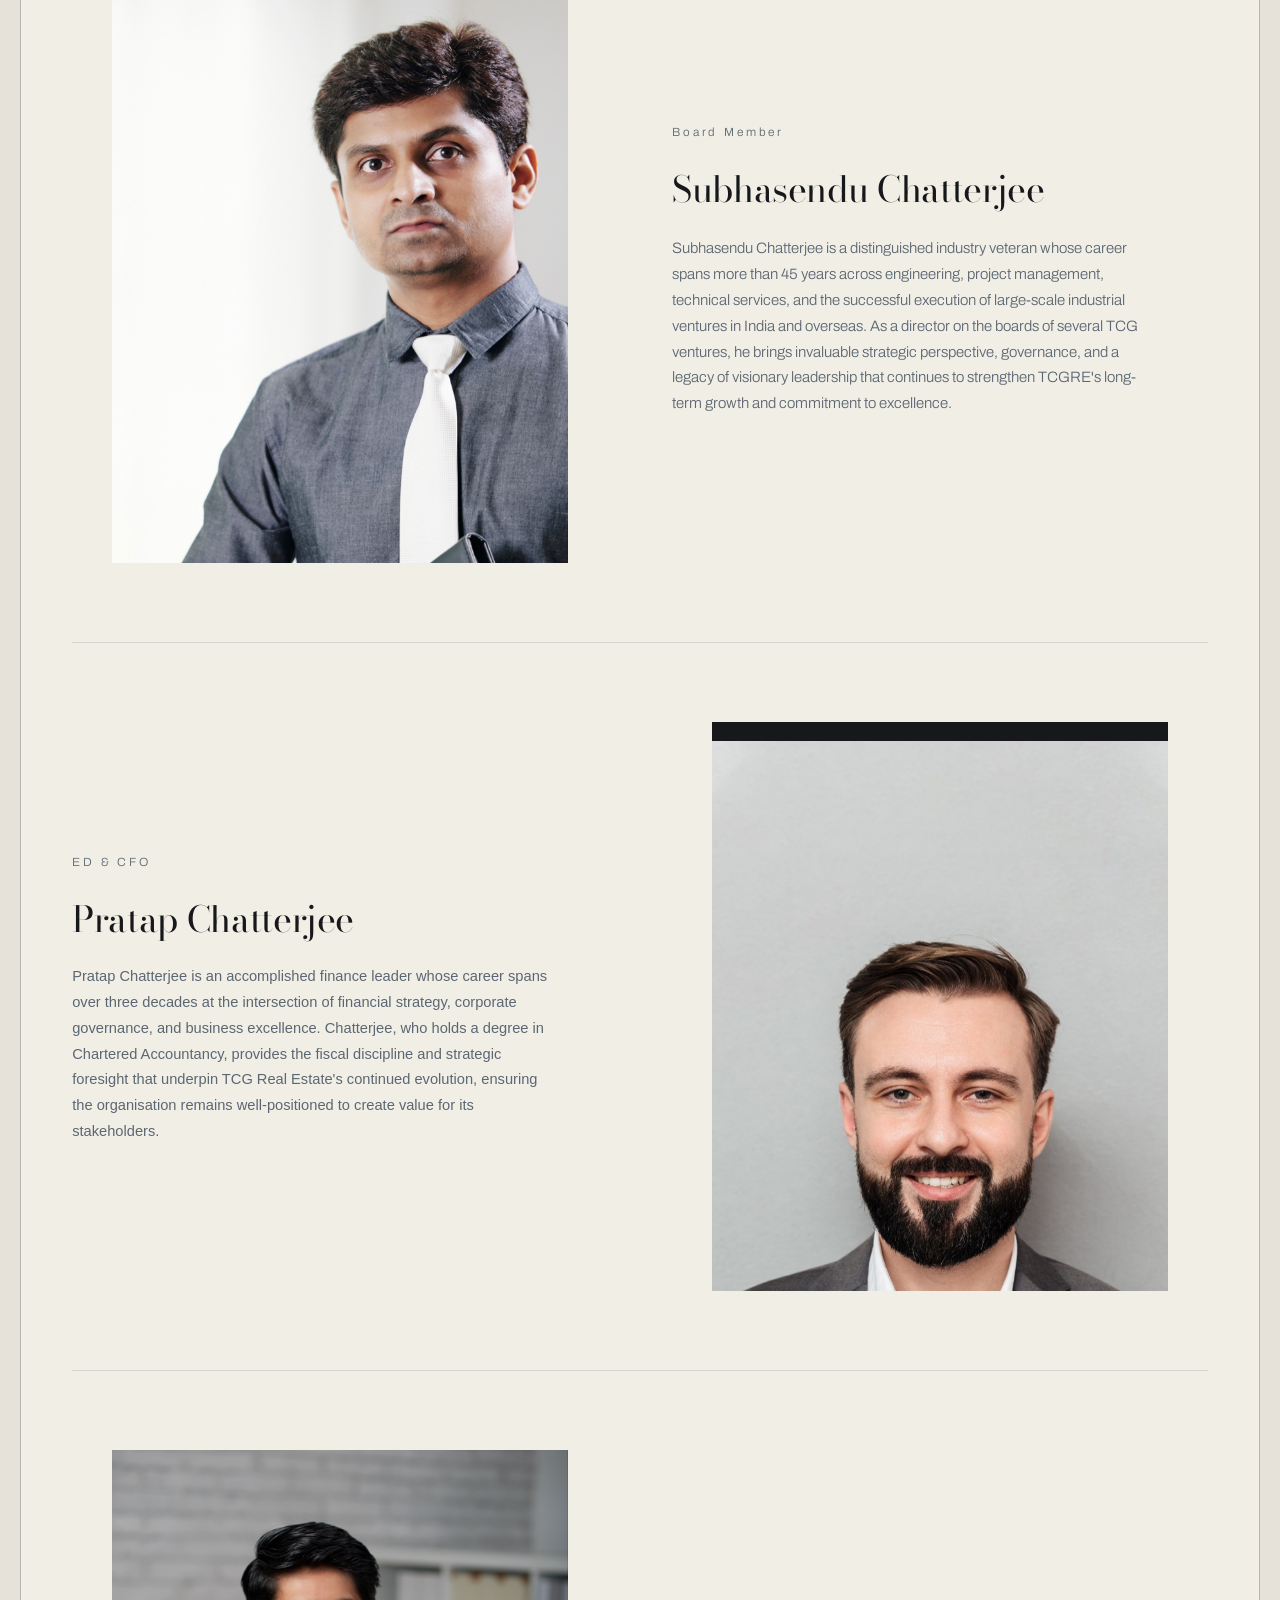
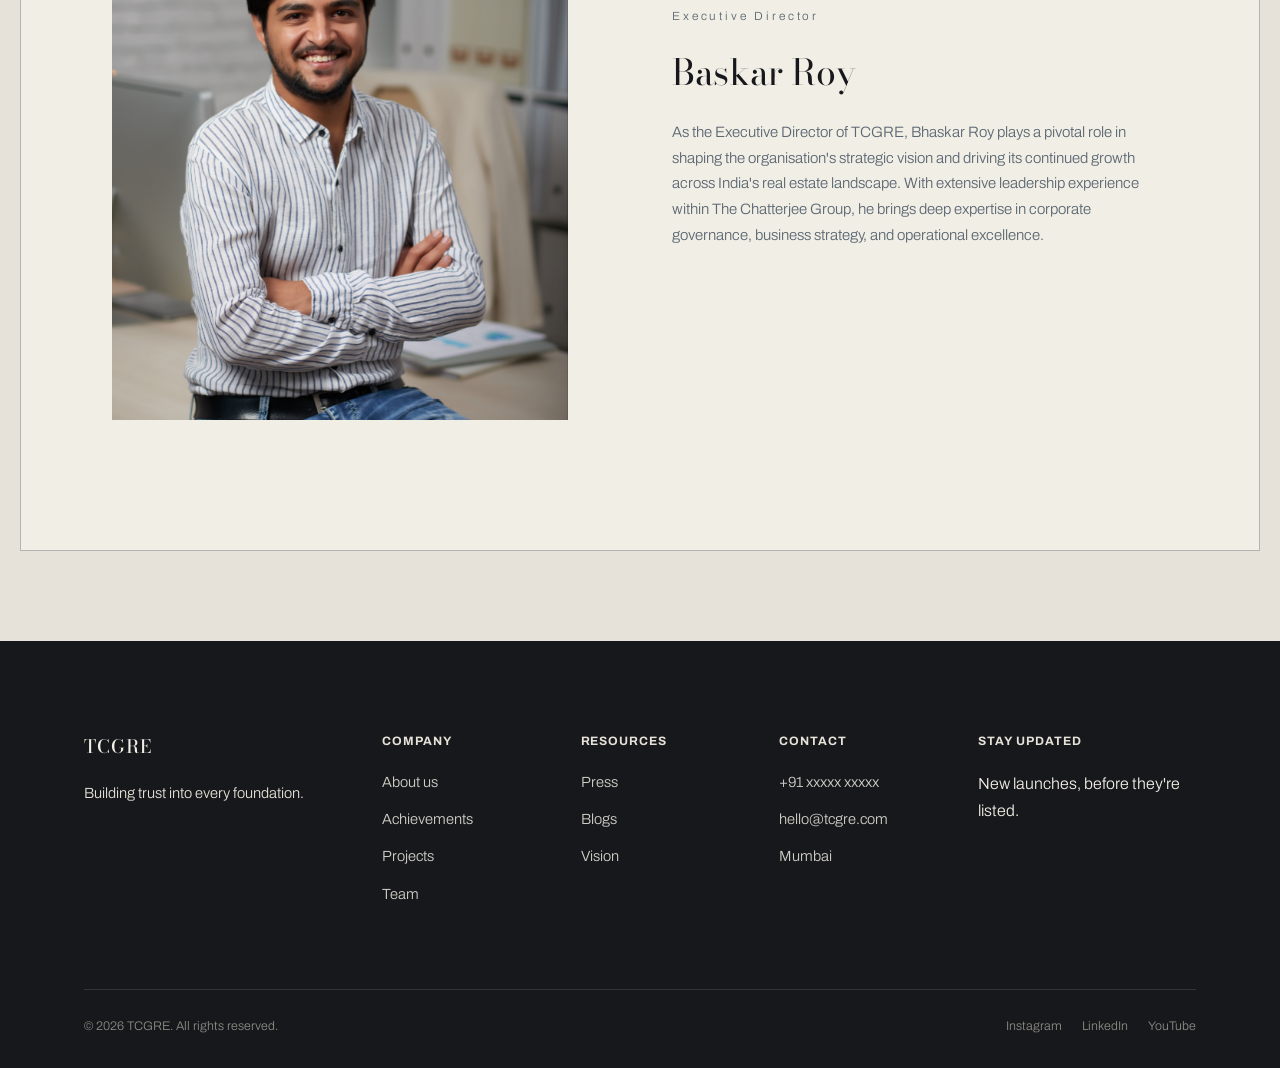
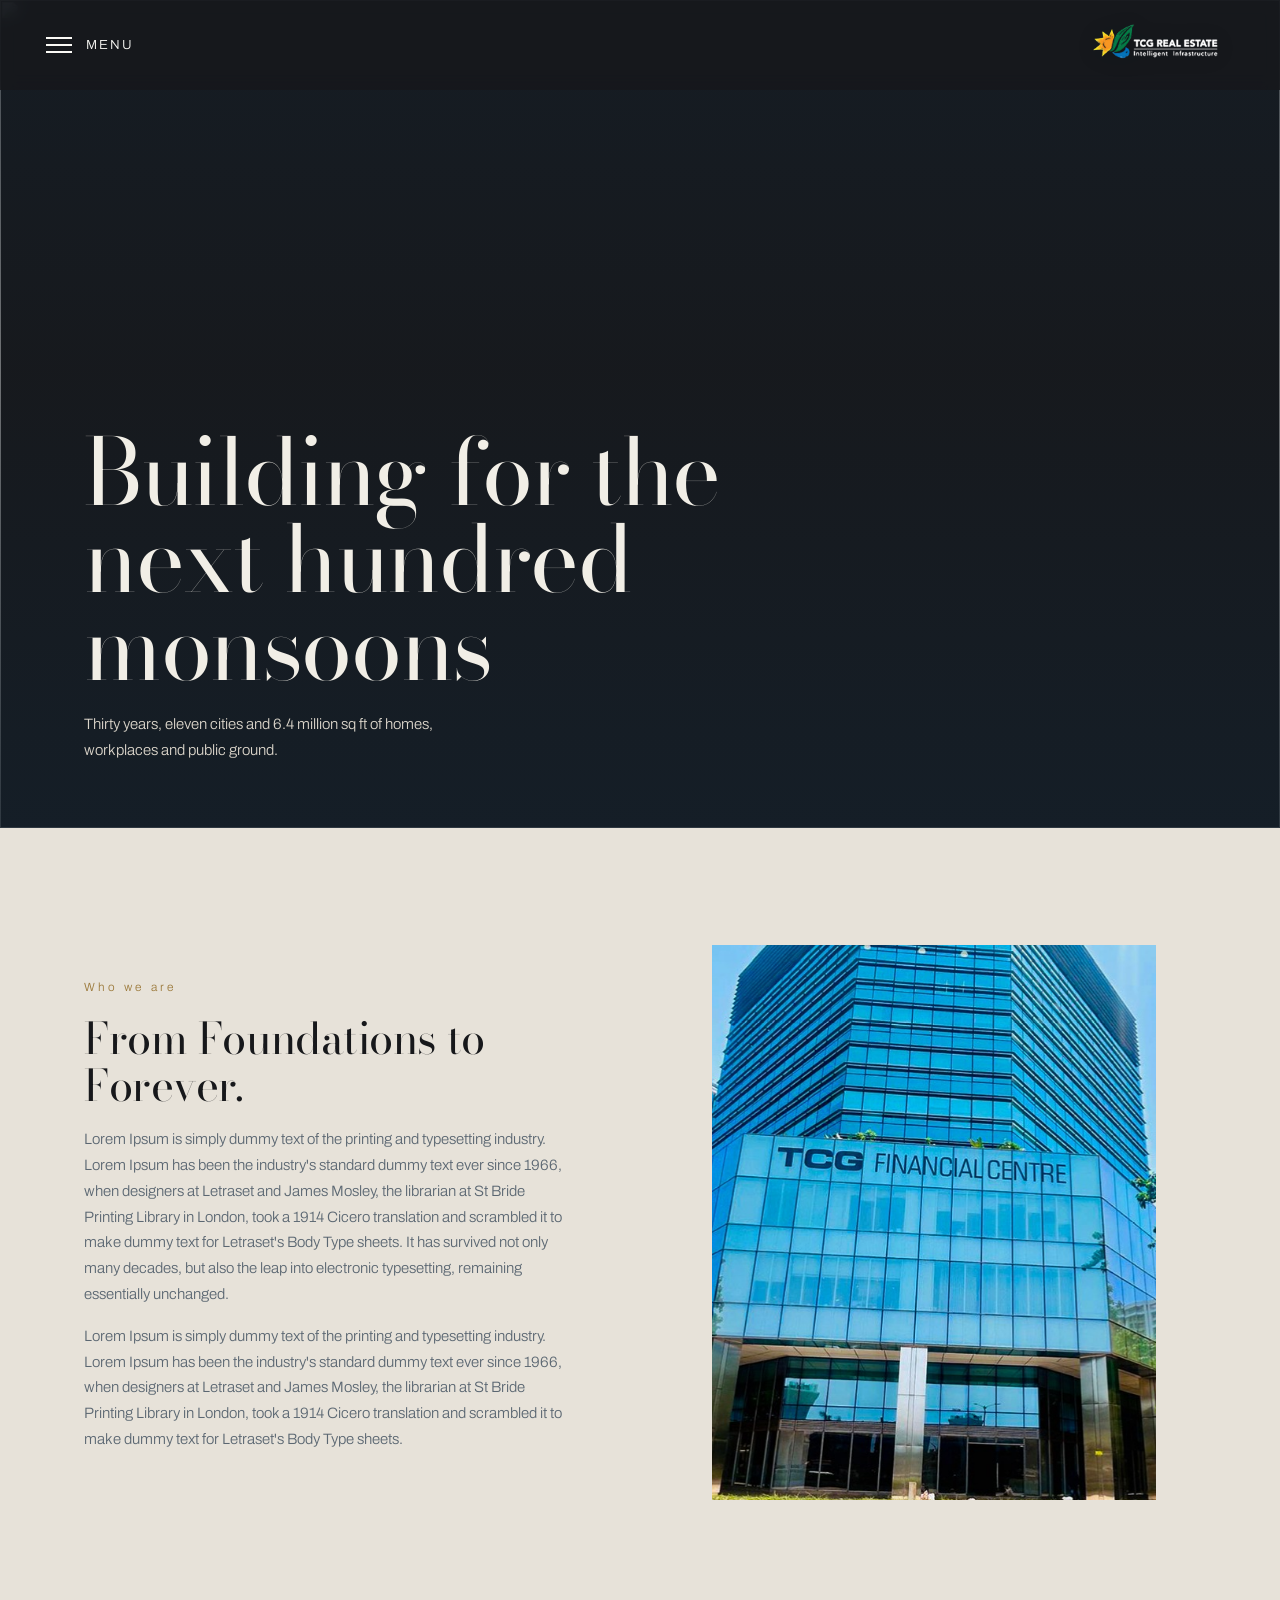
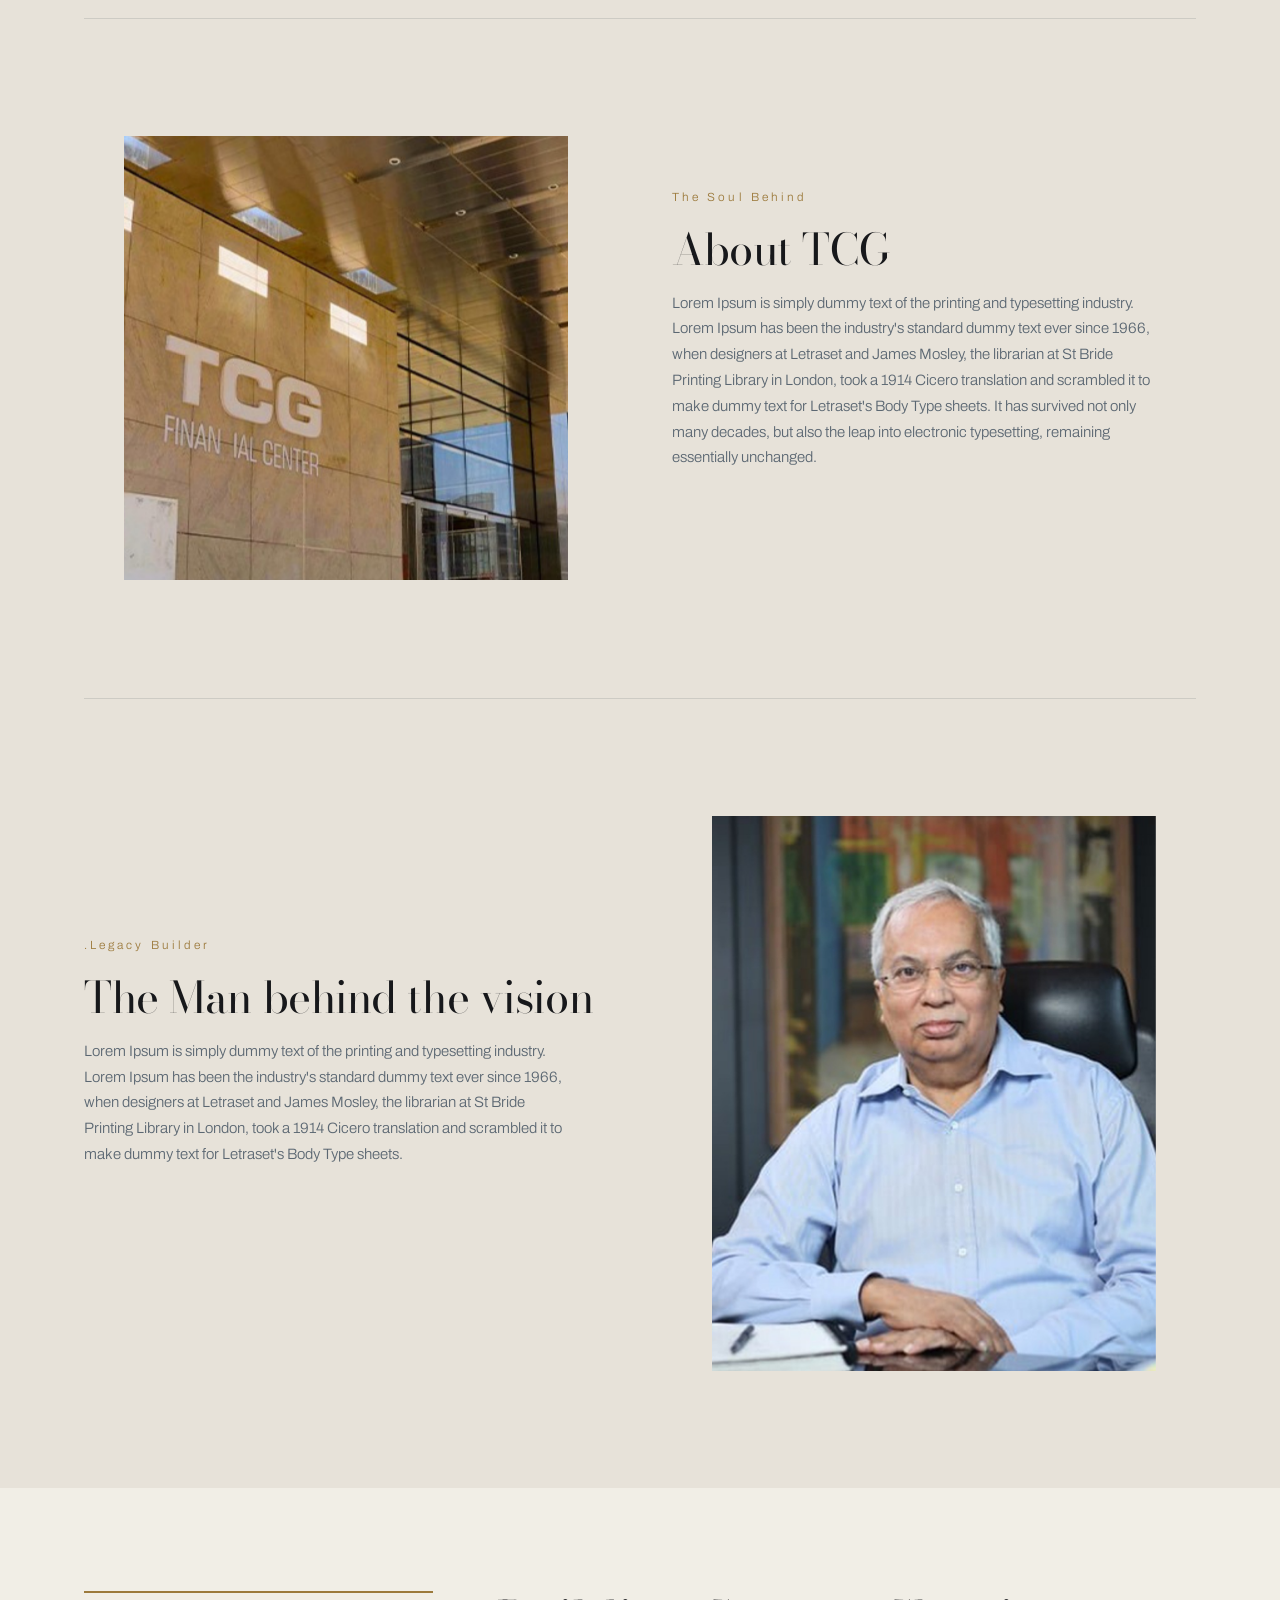
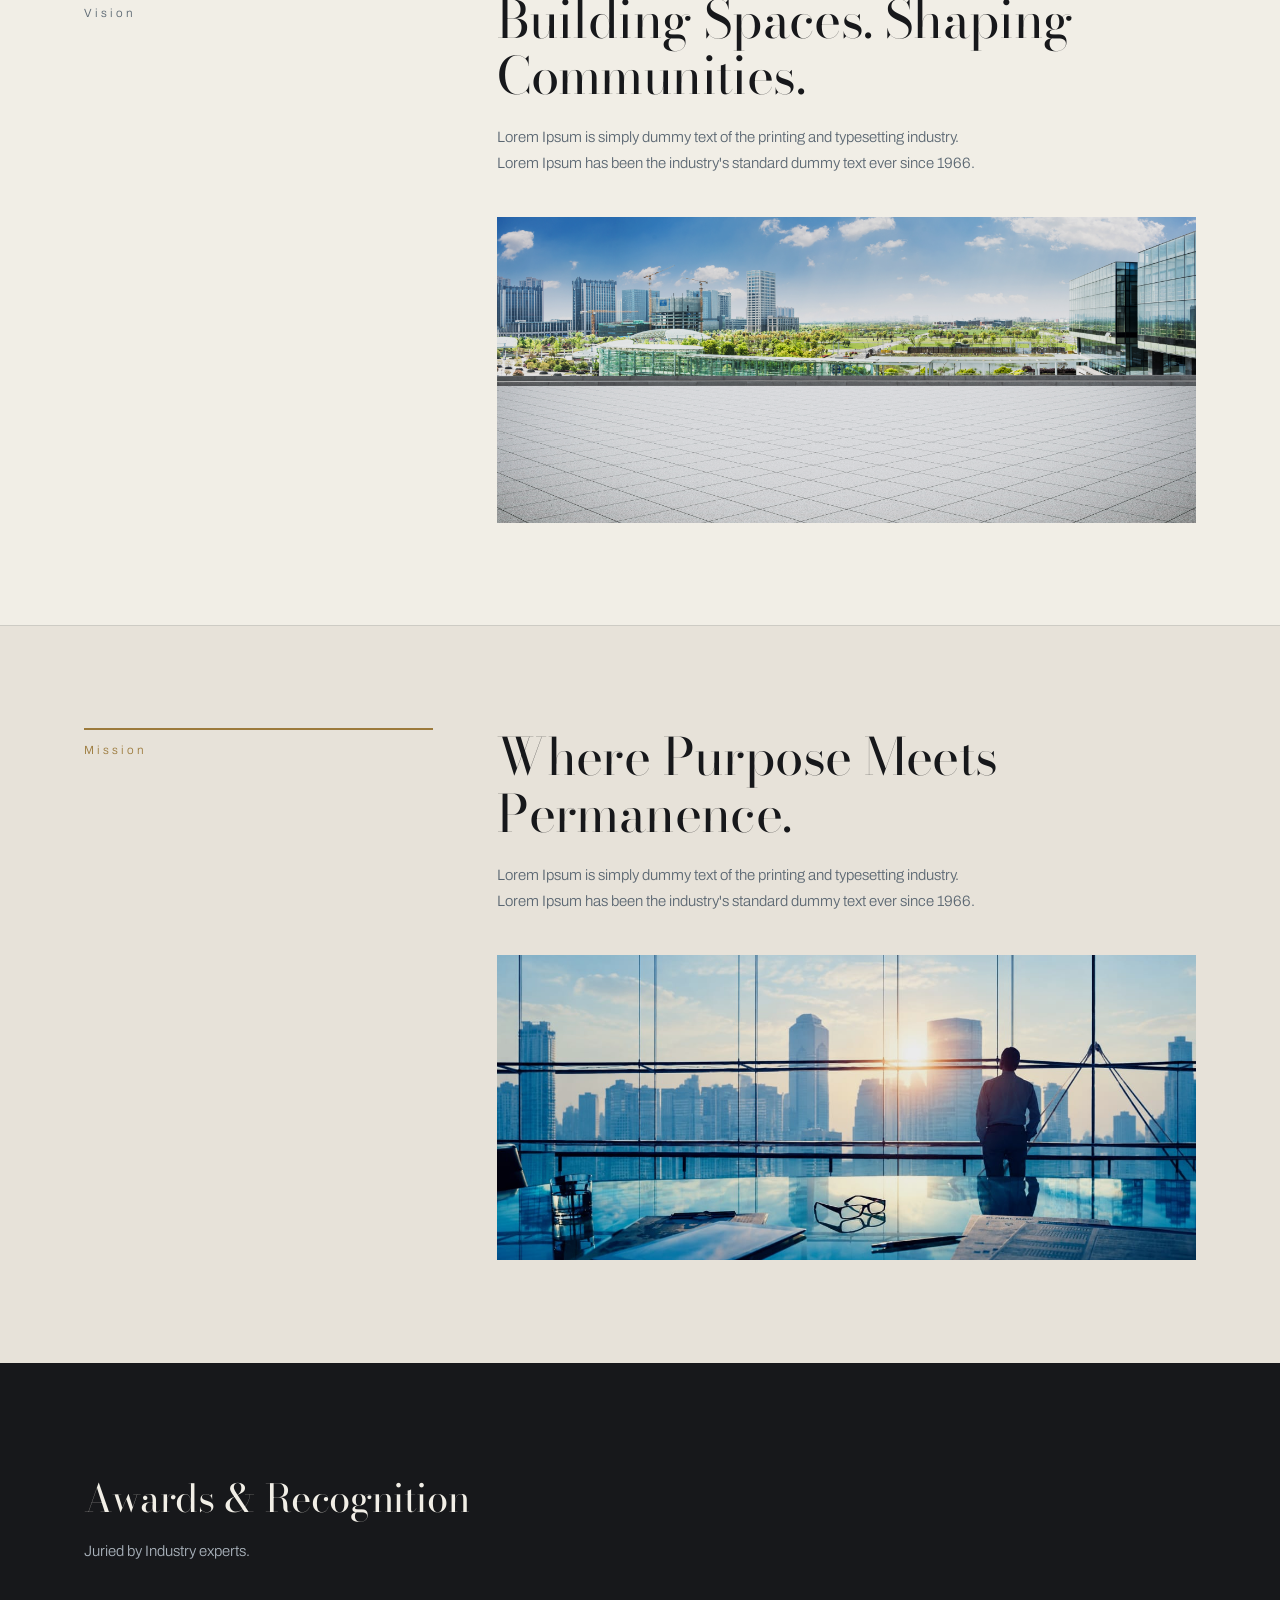
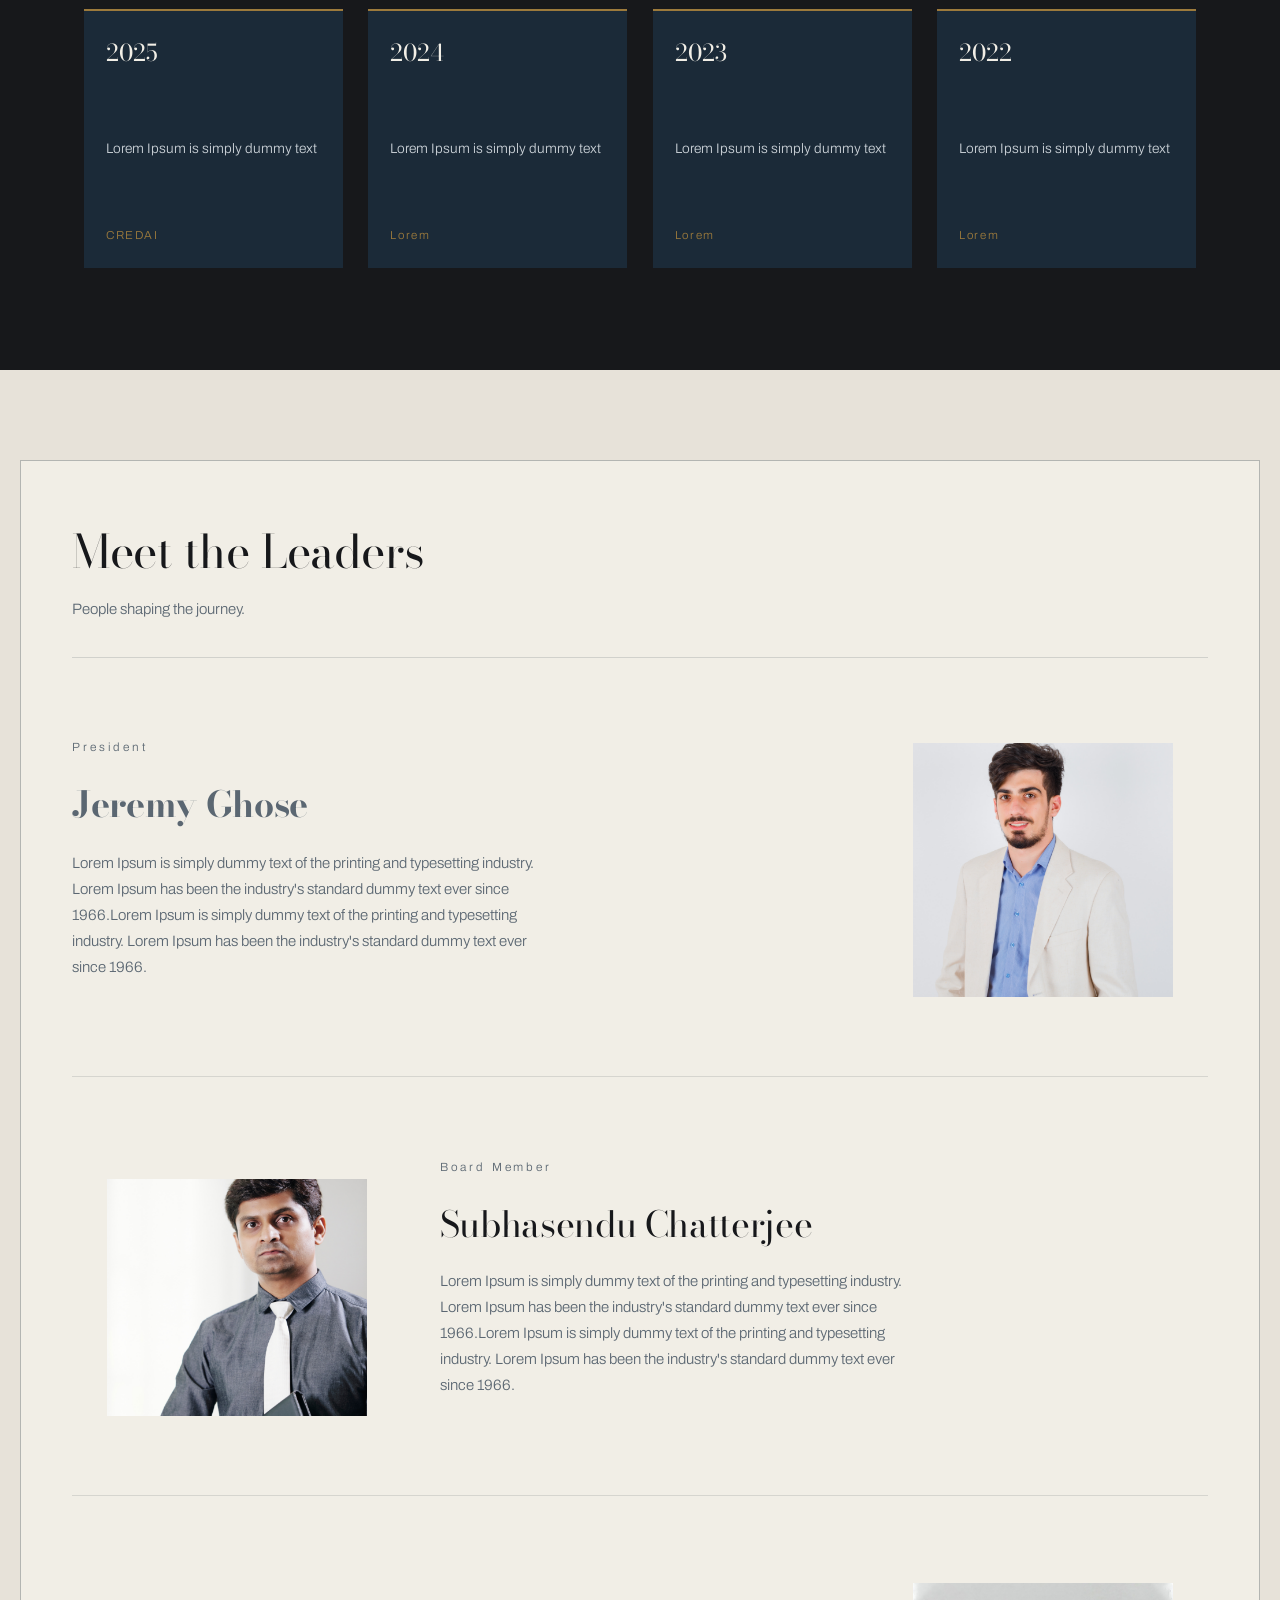
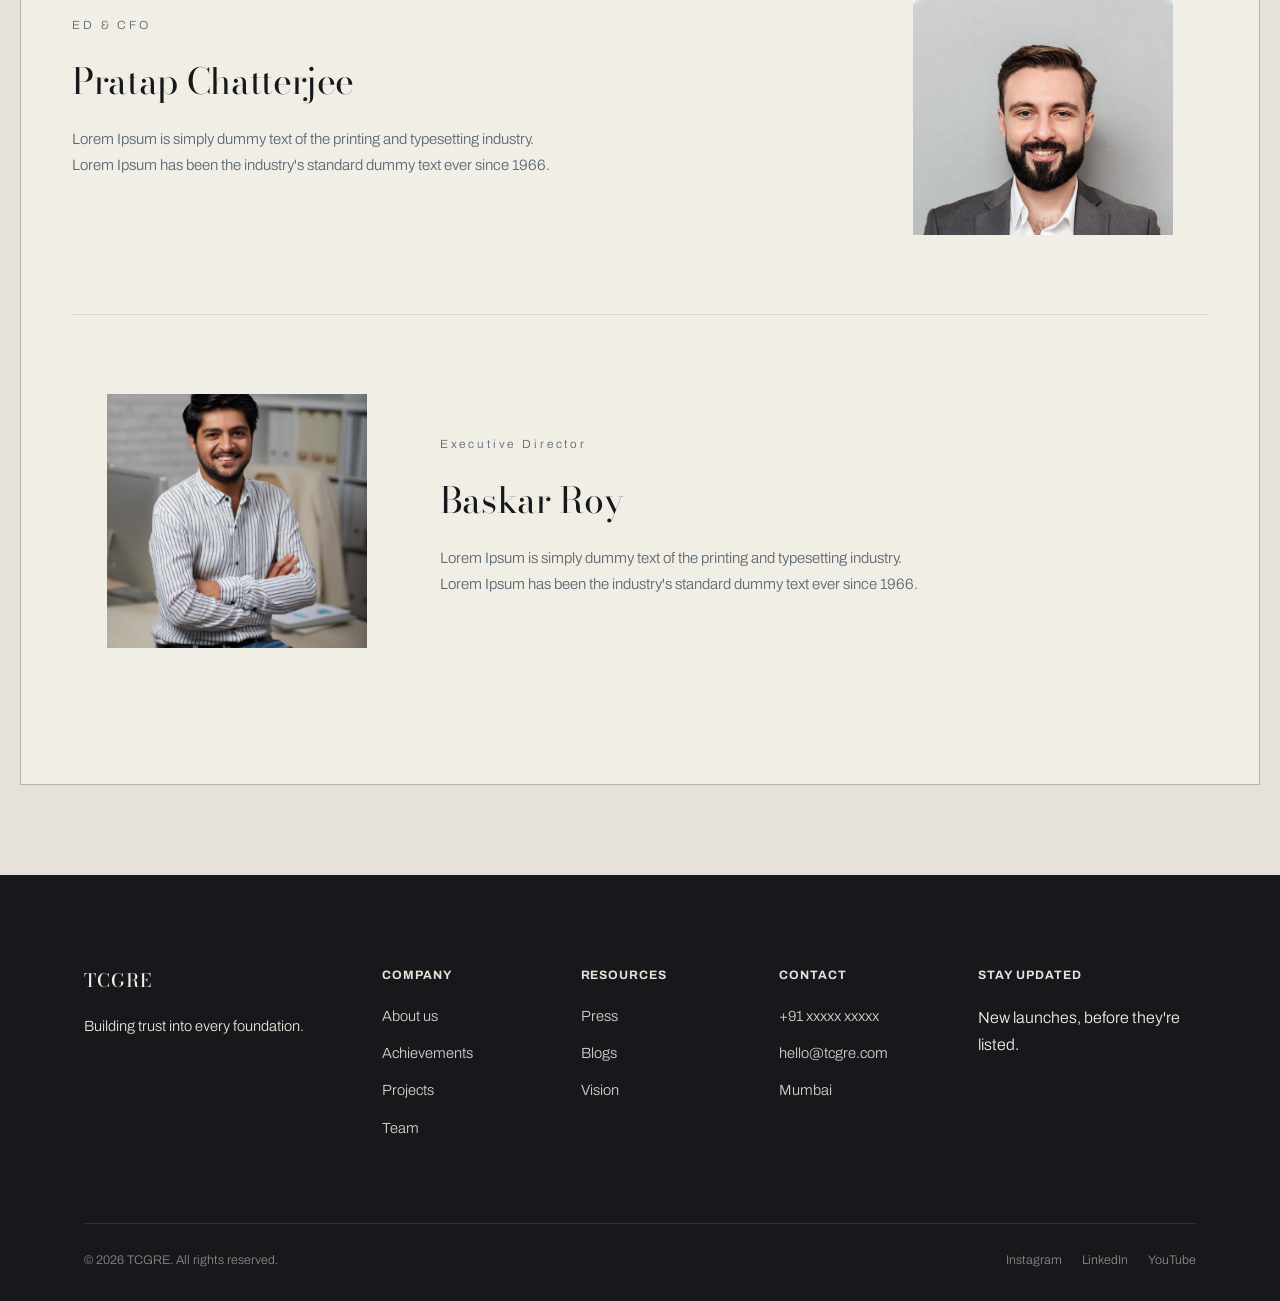
